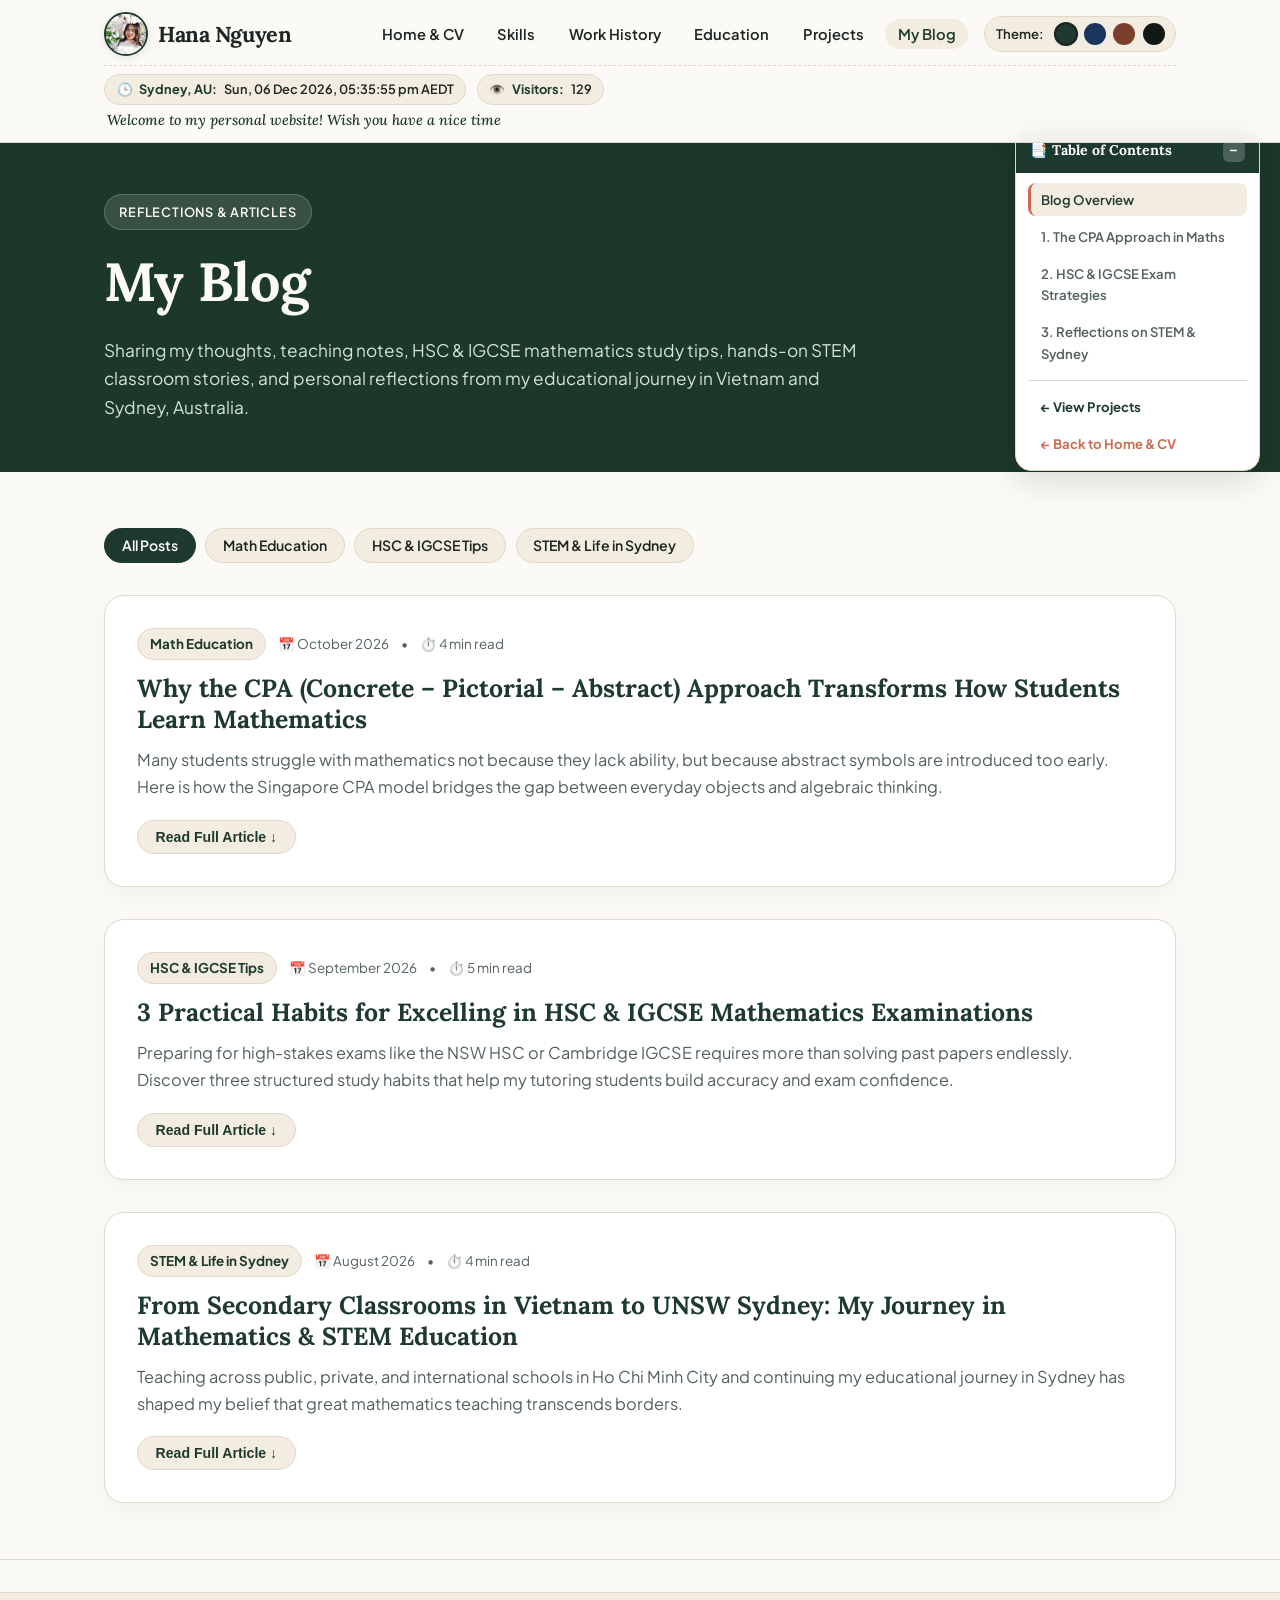
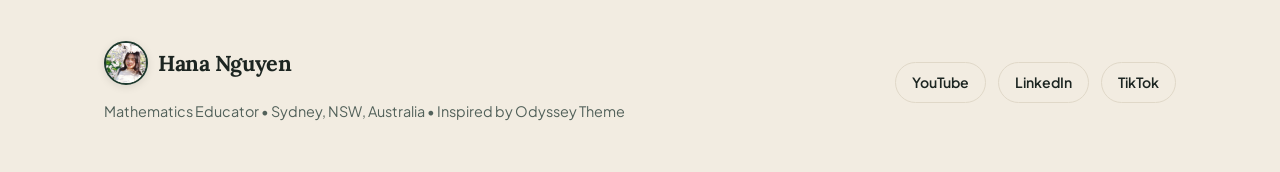
==== blog.html @ 70167f18 "Add files via upload" ====
<!DOCTYPE html>
<html lang="en" data-theme="classic">
<head>
  <meta charset="UTF-8" />
  <meta name="viewport" content="width=device-width, initial-scale=1.0" />
  <title>My Blog | Hana Nguyen — Mathematics Educator</title>
  <meta name="description" content="Personal blog of Hana Nguyen sharing insights on Mathematics Education, HSC & IGCSE Exam Preparation, STEM Teaching, and life in Sydney." />
  <link rel="preconnect" href="https://fonts.googleapis.com">
  <link rel="preconnect" href="https://fonts.gstatic.com" crossorigin>
  <link href="https://fonts.googleapis.com/css2?family=Lora:ital,wght@0,500;0,700;1,400&family=Plus+Jakarta+Sans:wght@400;500;600;700&display=swap" rel="stylesheet">
  <link rel="stylesheet" href="styles.css" />
  <style>
    /* Inline safety rules so layout, images & fixed top-right TOC always work even if styles.css is cached */
    .brand-logo-img {
      width: 44px !important;
      height: 44px !important;
      max-width: 44px !important;
      max-height: 44px !important;
      border-radius: 50% !important;
      object-fit: cover !important;
      object-position: center 25% !important;
    }
    .header-subbar {
      margin-top: 0.55rem;
      padding-top: 0.5rem;
      border-top: 1px dashed #e0d8c8;
      display: flex;
      flex-direction: column;
      align-items: flex-start;
      gap: 0.25rem;
    }
    .status-widgets {
      display: flex;
      flex-wrap: wrap;
      align-items: center;
      gap: 0.65rem;
    }
    .status-pill {
      display: inline-flex;
      align-items: center;
      gap: 0.42rem;
      background-color: var(--theme-surface, #f2ece1);
      border: 1px solid var(--theme-border, #e0d8c8);
      font-size: 0.8rem;
      font-weight: 600;
      padding: 0.24rem 0.72rem;
      border-radius: 999px;
    }
    .welcome-line {
      font-family: 'Lora', Georgia, serif;
      font-style: italic;
      font-size: 0.9rem;
      color: var(--theme-primary, #1e3a2f);
      font-weight: 500;
      padding-left: 0.2rem;
    }
    .floating-toc {
      position: fixed;
      top: 128px;
      right: 20px;
      z-index: 99;
      width: 245px;
      background-color: var(--theme-surface-2, #ffffff);
      border: 1px solid var(--theme-border, #e0d8c8);
      border-radius: 16px;
      box-shadow: 0 12px 32px rgba(0, 0, 0, 0.12);
      overflow: hidden;
    }
    .floating-toc.collapsed {
      width: auto;
      min-width: 140px;
    }
    .floating-toc.collapsed .toc-body {
      display: none;
    }
    .toc-header {
      display: flex;
      align-items: center;
      justify-content: space-between;
      gap: 0.5rem;
      padding: 0.65rem 0.9rem;
      background-color: var(--theme-primary, #1e3a2f);
      color: #ffffff;
      font-family: 'Lora', Georgia, serif;
      font-size: 0.88rem;
      font-weight: 700;
      cursor: pointer;
    }
    .toc-toggle-btn {
      background: rgba(255, 255, 255, 0.2);
      color: #ffffff;
      border: none;
      border-radius: 6px;
      width: 22px;
      height: 22px;
      cursor: pointer;
      font-weight: 700;
    }
    .toc-body {
      padding: 0.65rem 0.75rem;
    }
    .toc-list {
      list-style: none;
      display: grid;
      gap: 0.25rem;
      margin: 0;
      padding: 0;
    }
    .toc-list a {
      display: block;
      font-size: 0.82rem;
      font-weight: 600;
      color: var(--theme-text-muted, #52615a);
      padding: 0.35rem 0.6rem;
      border-radius: 8px;
      border-left: 3px solid transparent;
      text-decoration: none;
    }
    .toc-list a:hover,
    .toc-list a.active {
      background-color: var(--theme-surface, #f2ece1);
      color: var(--theme-primary, #1e3a2f);
      border-left-color: var(--theme-accent, #c86d51);
    }
    .blog-filter-bar {
      display: flex;
      flex-wrap: wrap;
      gap: 0.6rem;
      margin-bottom: 2rem;
    }
    .filter-btn {
      background-color: var(--theme-surface, #f2ece1);
      color: var(--theme-text, #1c2521);
      border: 1px solid var(--theme-border, #e0d8c8);
      padding: 0.45rem 1.05rem;
      border-radius: 999px;
      font-size: 0.88rem;
      font-weight: 600;
      cursor: pointer;
    }
    .filter-btn.active,
    .filter-btn:hover {
      background-color: var(--theme-primary, #1e3a2f);
      color: #ffffff;
    }
    .blog-grid {
      display: grid;
      grid-template-columns: 1fr;
      gap: 2rem;
    }
    .blog-post-card {
      background-color: var(--theme-surface-2, #ffffff);
      border: 1px solid var(--theme-border, #e0d8c8);
      border-radius: 20px;
      padding: 2rem;
      box-shadow: 0 8px 24px rgba(0, 0, 0, 0.04);
    }
    .blog-meta {
      display: flex;
      flex-wrap: wrap;
      align-items: center;
      gap: 0.75rem;
      margin-bottom: 0.85rem;
      font-size: 0.84rem;
      color: var(--theme-text-muted, #52615a);
    }
    .blog-category-badge {
      background-color: var(--theme-surface, #f2ece1);
      color: var(--theme-primary, #1e3a2f);
      font-weight: 700;
      padding: 0.25rem 0.75rem;
      border-radius: 999px;
      border: 1px solid var(--theme-border, #e0d8c8);
    }
    .blog-full-content {
      margin-top: 1.25rem;
      padding-top: 1.25rem;
      border-top: 1px dashed var(--theme-border, #e0d8c8);
    }
    .read-more-toggle {
      display: inline-flex;
      align-items: center;
      gap: 0.4rem;
      background-color: var(--theme-surface, #f2ece1);
      color: var(--theme-primary, #1e3a2f);
      border: 1px solid var(--theme-border, #e0d8c8);
      padding: 0.5rem 1.1rem;
      border-radius: 999px;
      font-weight: 700;
      font-size: 0.88rem;
      cursor: pointer;
    }
  </style>
</head>
<body id="top">

  <!-- Header -->
  <header class="site-header">
    <div class="container">
      <div class="nav-wrapper">
        <a href="index.html" class="brand-logo" title="Hana Nguyen Home" style="display: inline-flex; align-items: center; gap: 10px;">
          <img
            src="profile.jpg"
            alt="Hana Nguyen"
            class="brand-logo-img"
            width="44"
            height="44"
            style="width: 44px; height: 44px; max-width: 44px; max-height: 44px; border-radius: 50%; object-fit: cover; object-position: center 25%; flex-shrink: 0;"
          />
          <span>Hana Nguyen</span>
        </a>

        <div class="nav-right-group">
          <nav aria-label="Primary Navigation">
            <ul class="nav-links">
              <li><a href="index.html">Home &amp; CV</a></li>
              <li><a href="index.html#skills">Skills</a></li>
              <li><a href="index.html#experience">Work History</a></li>
              <li><a href="index.html#education">Education</a></li>
              <li><a href="projects.html">Projects</a></li>
              <li><a href="blog.html" class="active">My Blog</a></li>
            </ul>
          </nav>
          <div class="theme-switcher" title="Odyssey Theme Switcher">
            <span style="font-size: 0.82rem; font-weight: 600; margin-right: 0.25rem;">Theme:</span>
            <button class="theme-btn active" style="background:#1e3a2f;" onclick="setTheme('classic', this)" aria-label="Classic Forest Theme"></button>
            <button class="theme-btn" style="background:#1b365d;" onclick="setTheme('ocean', this)" aria-label="Ocean Theme"></button>
            <button class="theme-btn" style="background:#7c3f2c;" onclick="setTheme('sand', this)" aria-label="Terracotta Theme"></button>
            <button class="theme-btn" style="background:#121815;" onclick="setTheme('dark', this)" aria-label="Dark Theme"></button>
          </div>
        </div>
      </div>

      <!-- Top-Left Sydney Clock, Visitor Counter & Welcome Message -->
      <div class="header-subbar">
        <div class="status-widgets">
          <div class="status-pill" title="Current Time in Sydney, NSW, Australia">
            <span>🕒</span>
            <strong>Sydney, AU:</strong>
            <span id="sydney-clock">Loading Sydney time...</span>
          </div>
          <div class="status-pill" title="Total Website Visitors">
            <span>👁️</span>
            <strong>Visitors:</strong>
            <span id="visitor-count">...</span>
          </div>
        </div>
        <div class="welcome-line">
          Welcome to my personal website! Wish you have a nice time
        </div>
      </div>
    </div>
  </header>

  <!-- Fixed Top-Right Table of Contents (Luon hien thi o goc phai phia tren man hinh) -->
  <aside class="floating-toc" id="floating-toc" aria-label="Blog Table of Contents">
    <div class="toc-header" onclick="toggleToc()">
      <span>📑 Table of Contents</span>
      <button class="toc-toggle-btn" id="toc-toggle-btn" aria-label="Toggle Table of Contents">−</button>
    </div>
    <div class="toc-body">
      <ul class="toc-list">
        <li><a href="#blog-intro" class="active">Blog Overview</a></li>
        <li><a href="#post-cpa-method">1. The CPA Approach in Maths</a></li>
        <li><a href="#post-hsc-igcse-tips">2. HSC &amp; IGCSE Exam Strategies</a></li>
        <li><a href="#post-stem-journey">3. Reflections on STEM &amp; Sydney</a></li>
        <li class="toc-divider"></li>
        <li><a href="projects.html" style="color: var(--theme-primary); font-weight: 700;">← View Projects</a></li>
        <li><a href="index.html" style="color: var(--theme-accent); font-weight: 700;">← Back to Home &amp; CV</a></li>
      </ul>
    </div>
  </aside>

  <main>
    <!-- Blog Hero Section -->
    <section class="hero" id="blog-intro" style="padding: 3.2rem 0;">
      <div class="container">
        <span class="eyebrow">Reflections &amp; Articles</span>
        <h1>My Blog</h1>
        <p class="hero-bio" style="max-width: 780px; margin-bottom: 0;">
          Sharing my thoughts, teaching notes, HSC &amp; IGCSE mathematics study tips, hands-on STEM classroom stories, and personal reflections from my educational journey in Vietnam and Sydney, Australia.
        </p>
      </div>
    </section>

    <!-- Blog Posts Section -->
    <section class="section">
      <div class="container">
        <!-- Category Filter Buttons -->
        <div class="blog-filter-bar" aria-label="Filter Blog Posts by Category">
          <button class="filter-btn active" onclick="filterBlog('all', this)">All Posts</button>
          <button class="filter-btn" onclick="filterBlog('math-ed', this)">Math Education</button>
          <button class="filter-btn" onclick="filterBlog('exam-prep', this)">HSC &amp; IGCSE Tips</button>
          <button class="filter-btn" onclick="filterBlog('stem-life', this)">STEM &amp; Life in Sydney</button>
        </div>

        <div class="blog-grid">
          <!-- Blog Post 1 -->
          <article class="blog-post-card" id="post-cpa-method" data-category="math-ed">
            <div class="blog-meta">
              <span class="blog-category-badge">Math Education</span>
              <span>📅 October 2026</span>
              <span>•</span>
              <span>⏱️ 4 min read</span>
            </div>
            <h2>Why the CPA (Concrete – Pictorial – Abstract) Approach Transforms How Students Learn Mathematics</h2>
            <p class="blog-excerpt">
              Many students struggle with mathematics not because they lack ability, but because abstract symbols are introduced too early. Here is how the Singapore CPA model bridges the gap between everyday objects and algebraic thinking.
            </p>
            <button class="read-more-toggle" onclick="togglePostContent('content-post-1', this)">
              Read Full Article ↓
            </button>
            <div class="blog-full-content" id="content-post-1" style="display: none;">
              <p>
                Throughout my years teaching Singapore IQ Mathematics on <strong>HOC247 Kids</strong> and working with secondary school learners, I have noticed a recurring pattern: when students memorize formulas without visualizing the underlying relationships, they quickly lose confidence when faced with unfamiliar word problems.
              </p>
              <p>
                The <strong>CPA (Concrete – Pictorial – Abstract)</strong> framework solves this by guiding learners through three natural stages of understanding:
              </p>
              <ul>
                <li><strong>Concrete (Thực tiễn):</strong> Students interact with physical objects, measurement tools, or real-life scenarios (such as matchsticks, clock faces, or queueing arrangements).</li>
                <li><strong>Pictorial (Hình ảnh):</strong> Learners translate those hands-on experiences into visual bar models, diagrams, or geometric sketches that reveal patterns at a glance.</li>
                <li><strong>Abstract (Khái quát):</strong> Finally, students connect their visual models to formal mathematical notation, equations, and logical proofs with deep comprehension.</li>
              </ul>
              <p>
                Whether I am teaching primary students in Vietnam or tutoring high school students in Sydney, starting with intuition and visual representation always makes mathematics more joyful and lasting.
              </p>
            </div>
          </article>

          <!-- Blog Post 2 -->
          <article class="blog-post-card" id="post-hsc-igcse-tips" data-category="exam-prep">
            <div class="blog-meta">
              <span class="blog-category-badge">HSC &amp; IGCSE Tips</span>
              <span>📅 September 2026</span>
              <span>•</span>
              <span>⏱️ 5 min read</span>
            </div>
            <h2>3 Practical Habits for Excelling in HSC &amp; IGCSE Mathematics Examinations</h2>
            <p class="blog-excerpt">
              Preparing for high-stakes exams like the NSW HSC or Cambridge IGCSE requires more than solving past papers endlessly. Discover three structured study habits that help my tutoring students build accuracy and exam confidence.
            </p>
            <button class="read-more-toggle" onclick="togglePostContent('content-post-2', this)">
              Read Full Article ↓
            </button>
            <div class="blog-full-content" id="content-post-2" style="display: none;">
              <p>
                In my one-on-one and small-group tutoring sessions in Sydney, students often ask how to turn their classroom knowledge into consistent exam marks. Here are the three core habits we practice every week:
              </p>
              <ul>
                <li><strong>1. Build a Personalized "Error &amp; Insight Log":</strong> Instead of simply checking the marking scheme and moving on, write down <em>why</em> an error happened (e.g., sign error, misreading domain restrictions, or skipping a justification step) and summarize the key takeaway in your own words.</li>
                <li><strong>2. Master Structured Working Out:</strong> Both HSC and IGCSE examiners award method marks for clear mathematical communication. Setting out step-by-step reasoning not only secures partial marks but also reduces careless slips under time pressure.</li>
                <li><strong>3. Interleaved Topic Revision:</strong> Rather than practicing 20 questions of the exact same type in a row, mix questions from Calculus, Trigonometry, and Probability so your brain practices identifying <em>which</em> strategy to use.</li>
              </ul>
            </div>
          </article>

          <!-- Blog Post 3 -->
          <article class="blog-post-card" id="post-stem-journey" data-category="stem-life">
            <div class="blog-meta">
              <span class="blog-category-badge">STEM &amp; Life in Sydney</span>
              <span>📅 August 2026</span>
              <span>•</span>
              <span>⏱️ 4 min read</span>
            </div>
            <h2>From Secondary Classrooms in Vietnam to UNSW Sydney: My Journey in Mathematics &amp; STEM Education</h2>
            <p class="blog-excerpt">
              Teaching across public, private, and international schools in Ho Chi Minh City and continuing my educational journey in Sydney has shaped my belief that great mathematics teaching transcends borders.
            </p>
            <button class="read-more-toggle" onclick="togglePostContent('content-post-3', this)">
              Read Full Article ↓
            </button>
            <div class="blog-full-content" id="content-post-3" style="display: none;">
              <p>
                Looking back at our hands-on STEM projects at <strong>Binh Tri Dong Public Secondary School</strong> and <strong>Tan Phu High School and Secondary School</strong>, some of my favorite moments were watching students light up when they realized that geometry and algebra could help them design real physical models.
              </p>
              <p>
                Moving to Sydney and being part of the vibrant academic community at <strong>UNSW</strong>, while tutoring local students and volunteering with community organizations like Vinnies and JNC, has broadened my perspective even further. Every classroom and culture has its own strengths, yet curiosity and encouragement remain the universal language of learning.
              </p>
            </div>
          </article>

          <!--
          =====================================================================
          MẪU ĐỂ BẠN THÊM BÀI VIẾT BLOG MỚI (Copy khối <article>...</article> bên dưới):
          =====================================================================
          <article class="blog-post-card" id="post-4" data-category="math-ed">
            <div class="blog-meta">
              <span class="blog-category-badge">Math Education</span>
              <span>📅 Tháng/Năm</span>
              <span>•</span>
              <span>⏱️ 3 min read</span>
            </div>
            <h2>Tiêu đề bài viết mới của bạn</h2>
            <p class="blog-excerpt">
              Đoạn tóm tắt ngắn hiển thị bên ngoài bài viết...
            </p>
            <button class="read-more-toggle" onclick="togglePostContent('content-post-4', this)">
              Read Full Article ↓
            </button>
            <div class="blog-full-content" id="content-post-4" style="display: none;">
              <p>Nội dung chi tiết của bài viết...</p>
            </div>
          </article>
          -->
        </div>
      </div>
    </section>
  </main>

  <!-- Footer -->
  <footer class="site-footer">
    <div class="container footer-inner">
      <div>
        <a href="index.html" class="brand-logo" style="display: inline-flex; align-items: center; gap: 10px;">
          <img
            src="profile.jpg"
            alt="Hana Nguyen"
            class="brand-logo-img"
            width="44"
            height="44"
            style="width: 44px; height: 44px; max-width: 44px; max-height: 44px; border-radius: 50%; object-fit: cover; object-position: center 25%; flex-shrink: 0;"
          />
          <span>Hana Nguyen</span>
        </a>
        <p style="color: var(--theme-text-muted); font-size: 0.9rem; margin-top: 0.45rem;">
          Mathematics Educator • Sydney, NSW, Australia • Inspired by Odyssey Theme
        </p>
      </div>
      <div class="social-links">
        <a class="social-pill" href="https://www.youtube.com/@hannahnguyen1197" target="_blank" rel="noopener noreferrer">YouTube</a>
        <a class="social-pill" href="https://www.linkedin.com/in/hananguyen2032" target="_blank" rel="noopener noreferrer">LinkedIn</a>
        <a class="social-pill" href="https://www.tiktok.com/@sansann1197" target="_blank" rel="noopener noreferrer">TikTok</a>
      </div>
    </div>
  </footer>

  <script>
    // 1. Theme Switcher
    function setTheme(themeName, btn) {
      document.documentElement.setAttribute('data-theme', themeName);
      localStorage.setItem('hana-odyssey-theme', themeName);
      document.querySelectorAll('.theme-btn').forEach(b => b.classList.remove('active'));
      if (btn) btn.classList.add('active');
    }
    (function() {
      const saved = localStorage.getItem('hana-odyssey-theme');
      if (saved) {
        document.documentElement.setAttribute('data-theme', saved);
      }
    })();

    // 2. Toggle Floating Table of Contents
    function toggleToc() {
      const toc = document.getElementById('floating-toc');
      const btn = document.getElementById('toc-toggle-btn');
      if (!toc || !btn) return;
      toc.classList.toggle('collapsed');
      btn.textContent = toc.classList.contains('collapsed') ? '+' : '−';
    }

    // 3. Blog Category Filter
    function filterBlog(category, btn) {
      document.querySelectorAll('.filter-btn').forEach(b => b.classList.remove('active'));
      if (btn) btn.classList.add('active');
      document.querySelectorAll('.blog-post-card').forEach(card => {
        if (category === 'all' || card.getAttribute('data-category') === category) {
          card.style.display = 'block';
        } else {
          card.style.display = 'none';
        }
      });
    }

    // 4. Expand / Collapse Full Blog Post Content
    function togglePostContent(contentId, btn) {
      const el = document.getElementById(contentId);
      if (!el) return;
      const isHidden = el.style.display === 'none' || !el.style.display;
      el.style.display = isHidden ? 'block' : 'none';
      btn.textContent = isHidden ? 'Show Less ↑' : 'Read Full Article ↓';
    }

    // 5. Scroll-Spy for Table of Contents
    (function initScrollSpy() {
      const tocLinks = Array.from(document.querySelectorAll('.toc-list a[href^="#"]'));
      if (!tocLinks.length) return;
      const sections = tocLinks
        .map(link => document.querySelector(link.getAttribute('href')))
        .filter(Boolean);

      function onScroll() {
        const scrollPos = window.scrollY + 180;
        let currentSection = sections[0];
        for (const sec of sections) {
          if (sec.offsetTop <= scrollPos) {
            currentSection = sec;
          }
        }
        tocLinks.forEach(link => {
          link.classList.toggle(
            'active',
            currentSection && link.getAttribute('href') === '#' + currentSection.id
          );
        });
      }
      window.addEventListener('scroll', onScroll, { passive: true });
      onScroll();
    })();

    // 6. Live Sydney, Australia Clock & Date (Australia/Sydney Timezone)
    function updateSydneyClock() {
      const clockEl = document.getElementById('sydney-clock');
      if (!clockEl) return;
      try {
        const now = new Date();
        const formatter = new Intl.DateTimeFormat('en-AU', {
          timeZone: 'Australia/Sydney',
          weekday: 'short',
          day: '2-digit',
          month: 'short',
          year: 'numeric',
          hour: '2-digit',
          minute: '2-digit',
          second: '2-digit',
          hour12: true,
          timeZoneName: 'short'
        });
        clockEl.textContent = formatter.format(now);
      } catch (e) {
        clockEl.textContent = new Date().toLocaleString();
      }
    }
    updateSydneyClock();
    setInterval(updateSydneyClock, 1000);

    // 7. Always-Visible Visitor Counter
    (function initVisitorCounter() {
      const counterEl = document.getElementById('visitor-count');
      if (!counterEl) return;

      const storageKey = 'hana_portfolio_visitor_count';
      const sessionKey = 'hana_portfolio_session_counted';
      let localCount = parseInt(localStorage.getItem(storageKey) || '128', 10);

      if (!sessionStorage.getItem(sessionKey)) {
        localCount += 1;
        localStorage.setItem(storageKey, String(localCount));
        sessionStorage.setItem(sessionKey, 'true');
      }
      counterEl.textContent = localCount.toLocaleString();

      fetch('https://api.counterapi.dev/v1/hananguyen-github-io/visits/up')
        .then(res => res.json())
        .then(data => {
          if (data && typeof data.count === 'number') {
            const total = Math.max(data.count, localCount);
            localStorage.setItem(storageKey, String(total));
            counterEl.textContent = total.toLocaleString();
          }
        })
        .catch(() => {});
    })();
  </script>
</body>
</html>
---- styles.css ----
/* Odyssey Theme Inspired Stylesheet for Hana Nguyen Portfolio (v8) */
:root, [data-theme="classic"] {
  --theme-bg: #fcfaf6;
  --theme-surface: #f2ece1;
  --theme-surface-2: #ffffff;
  --theme-hero-bg: #1c3829;
  --theme-hero-text: #fcfaf6;
  --theme-hero-muted: #d5e2da;
  --theme-primary: #1e3a2f;
  --theme-primary-hover: #142820;
  --theme-accent: #c86d51;
  --theme-text: #1c2521;
  --theme-text-muted: #52615a;
  --theme-border: #e0d8c8;
  --theme-on-primary: #ffffff;
}

[data-theme="ocean"] {
  --theme-bg: #f7f9fc;
  --theme-surface: #e8eff7;
  --theme-surface-2: #ffffff;
  --theme-hero-bg: #162f52;
  --theme-hero-text: #f7f9fc;
  --theme-hero-muted: #cfdeef;
  --theme-primary: #1b365d;
  --theme-primary-hover: #112440;
  --theme-accent: #2b7a78;
  --theme-text: #162436;
  --theme-text-muted: #4f6278;
  --theme-border: #d4e0ed;
  --theme-on-primary: #ffffff;
}

[data-theme="sand"] {
  --theme-bg: #fdfaf7;
  --theme-surface: #f5ebe1;
  --theme-surface-2: #ffffff;
  --theme-hero-bg: #693322;
  --theme-hero-text: #fdfaf7;
  --theme-hero-muted: #edd8ce;
  --theme-primary: #7c3f2c;
  --theme-primary-hover: #5b2c1e;
  --theme-accent: #2d5a4c;
  --theme-text: #2b1d18;
  --theme-text-muted: #6e564e;
  --theme-border: #e6d5c7;
  --theme-on-primary: #ffffff;
}

[data-theme="dark"] {
  --theme-bg: #121815;
  --theme-surface: #1c2621;
  --theme-surface-2: #232f29;
  --theme-hero-bg: #17221c;
  --theme-hero-text: #eef2ef;
  --theme-hero-muted: #b5c7be;
  --theme-primary: #76b596;
  --theme-primary-hover: #90c9ad;
  --theme-accent: #e08b6f;
  --theme-text: #eef2ef;
  --theme-text-muted: #a7b8b0;
  --theme-border: #2f3e37;
  --theme-on-primary: #121815;
}

* {
  box-sizing: border-box;
  margin: 0;
  padding: 0;
}

html {
  scroll-behavior: smooth;
  scroll-padding-top: 130px;
}

body {
  font-family: 'Plus Jakarta Sans', -apple-system, BlinkMacSystemFont, 'Segoe UI', Roboto, sans-serif;
  background-color: var(--theme-bg);
  color: var(--theme-text);
  line-height: 1.65;
  transition: background-color 0.25s ease, color 0.25s ease;
}

img {
  max-width: 100%;
  height: auto;
  display: block;
}

h1, h2, h3, h4, .brand-logo {
  font-family: 'Lora', Georgia, serif;
  line-height: 1.25;
  color: var(--theme-text);
}

a {
  color: var(--theme-primary);
  text-decoration: none;
  transition: all 0.2s ease;
}

.container {
  max-width: 1120px;
  margin: 0 auto;
  padding: 0 1.5rem;
}

/* Header & Navigation */
.site-header {
  position: sticky;
  top: 0;
  z-index: 100;
  background: color-mix(in srgb, var(--theme-bg) 94%, transparent);
  backdrop-filter: blur(10px);
  border-bottom: 1px solid var(--theme-border);
  padding: 0.75rem 0 0.6rem;
  box-shadow: 0 4px 16px rgba(0, 0, 0, 0.04);
}

.nav-wrapper {
  display: flex;
  align-items: center;
  justify-content: space-between;
  gap: 1rem;
  flex-wrap: wrap;
}

.nav-right-group {
  display: flex;
  align-items: center;
  gap: 1rem;
  flex-wrap: wrap;
  margin-left: auto;
}

.brand-logo {
  display: inline-flex;
  align-items: center;
  gap: 0.75rem;
  font-size: 1.35rem;
  font-weight: 700;
  color: var(--theme-text);
  letter-spacing: -0.02em;
}

.brand-logo-img {
  width: 44px !important;
  height: 44px !important;
  max-width: 44px !important;
  max-height: 44px !important;
  border-radius: 50% !important;
  object-fit: cover !important;
  object-position: center 25% !important;
  border: 2px solid var(--theme-primary);
  box-shadow: 0 2px 8px rgba(0, 0, 0, 0.1);
  flex-shrink: 0;
}

.nav-links {
  display: flex;
  align-items: center;
  gap: 0.5rem;
  list-style: none;
  flex-wrap: wrap;
}

.nav-links a {
  color: var(--theme-text);
  font-weight: 600;
  font-size: 0.92rem;
  padding: 0.38rem 0.8rem;
  border-radius: 999px;
}

.nav-links a:hover,
.nav-links a.active {
  background-color: var(--theme-surface);
  color: var(--theme-primary);
}

/* Top-Left Status Bar (Sydney Clock, Visitor Counter & Welcome Message) */
.header-subbar {
  margin-top: 0.55rem;
  padding-top: 0.5rem;
  border-top: 1px dashed var(--theme-border);
  display: flex;
  flex-direction: column;
  align-items: flex-start;
  gap: 0.25rem;
}

.status-widgets {
  display: flex;
  flex-wrap: wrap;
  align-items: center;
  gap: 0.65rem;
}

.status-pill {
  display: inline-flex;
  align-items: center;
  gap: 0.42rem;
  background-color: var(--theme-surface);
  border: 1px solid var(--theme-border);
  color: var(--theme-text);
  font-size: 0.8rem;
  font-weight: 600;
  padding: 0.24rem 0.72rem;
  border-radius: 999px;
}

.status-pill strong {
  color: var(--theme-primary);
}

.welcome-line {
  font-family: 'Lora', Georgia, serif;
  font-style: italic;
  font-size: 0.9rem;
  color: var(--theme-primary);
  font-weight: 500;
  padding-left: 0.2rem;
}

/* Fixed Top-Right Table of Contents (Muc Luc Luon Hien O Goc Phai Phia Tren) */
.floating-toc {
  position: fixed;
  top: 128px;
  right: 20px;
  z-index: 99;
  width: 245px;
  background-color: color-mix(in srgb, var(--theme-surface-2) 95%, transparent);
  backdrop-filter: blur(12px);
  border: 1px solid var(--theme-border);
  border-radius: 16px;
  box-shadow: 0 12px 32px rgba(0, 0, 0, 0.12);
  overflow: hidden;
  transition: all 0.25s ease;
}

.floating-toc.collapsed {
  width: auto;
  min-width: 140px;
}

.floating-toc.collapsed .toc-body {
  display: none;
}

.toc-header {
  display: flex;
  align-items: center;
  justify-content: space-between;
  gap: 0.5rem;
  padding: 0.65rem 0.9rem;
  background-color: var(--theme-primary);
  color: var(--theme-on-primary);
  font-family: 'Lora', Georgia, serif;
  font-size: 0.88rem;
  font-weight: 700;
  cursor: pointer;
  user-select: none;
}

.toc-toggle-btn {
  background: rgba(255, 255, 255, 0.18);
  color: var(--theme-on-primary);
  border: none;
  border-radius: 6px;
  width: 22px;
  height: 22px;
  font-size: 0.85rem;
  font-weight: 700;
  line-height: 1;
  cursor: pointer;
  display: inline-flex;
  align-items: center;
  justify-content: center;
}

.toc-body {
  padding: 0.65rem 0.75rem;
  max-height: calc(100vh - 200px);
  overflow-y: auto;
}

.toc-list {
  list-style: none;
  display: grid;
  gap: 0.25rem;
}

.toc-list a {
  display: block;
  font-size: 0.82rem;
  font-weight: 600;
  color: var(--theme-text-muted);
  padding: 0.35rem 0.6rem;
  border-radius: 8px;
  border-left: 3px solid transparent;
  transition: all 0.18s ease;
}

.toc-list a:hover,
.toc-list a.active {
  background-color: var(--theme-surface);
  color: var(--theme-primary);
  border-left-color: var(--theme-accent);
}

.toc-list .toc-sub {
  padding-left: 1.25rem;
  font-size: 0.78rem;
  font-weight: 500;
}

.toc-divider {
  height: 1px;
  background-color: var(--theme-border);
  margin: 0.35rem 0;
}

/* Hero Section (Odyssey Forest Split Banner) */
.hero {
  background-color: var(--theme-hero-bg);
  color: var(--theme-hero-text);
  padding: 4rem 0;
}

.hero-grid {
  display: grid;
  grid-template-columns: 1.25fr 1fr;
  gap: 3rem;
  align-items: center;
}

.eyebrow {
  display: inline-block;
  background-color: var(--theme-surface);
  color: var(--theme-primary);
  font-weight: 600;
  font-size: 0.8rem;
  text-transform: uppercase;
  letter-spacing: 0.06em;
  padding: 0.4rem 0.9rem;
  border-radius: 999px;
  margin-bottom: 1.15rem;
}

.hero .eyebrow {
  background-color: rgba(255, 255, 255, 0.12);
  color: var(--theme-hero-text);
  border: 1px solid rgba(255, 255, 255, 0.2);
}

.hero h1 {
  color: var(--theme-hero-text);
  font-size: clamp(2.3rem, 4.2vw, 3.4rem);
  margin-bottom: 1.25rem;
}

.hero-bio {
  font-size: 1.08rem;
  color: var(--theme-hero-muted);
  margin-bottom: 1.75rem;
}

.hero-actions {
  display: flex;
  flex-wrap: wrap;
  gap: 0.9rem;
  margin-bottom: 1.75rem;
}

.btn {
  display: inline-flex;
  align-items: center;
  gap: 0.5rem;
  padding: 0.78rem 1.45rem;
  border-radius: 999px;
  font-weight: 600;
  font-size: 0.95rem;
  cursor: pointer;
  border: 2px solid transparent;
}

.btn-primary {
  background-color: var(--theme-surface);
  color: var(--theme-primary);
}

.btn-primary:hover {
  background-color: #ffffff;
  transform: translateY(-1px);
}

.btn-outline {
  background-color: transparent;
  border-color: rgba(255, 255, 255, 0.45);
  color: var(--theme-hero-text);
}

.btn-outline:hover {
  background-color: rgba(255, 255, 255, 0.1);
}

.btn-section-outline {
  background-color: transparent;
  border-color: var(--theme-primary);
  color: var(--theme-primary);
}

.btn-section-outline:hover {
  background-color: var(--theme-surface);
}

/* Social Pills */
.social-links {
  display: flex;
  flex-wrap: wrap;
  gap: 0.75rem;
}

.social-pill {
  display: inline-flex;
  align-items: center;
  gap: 0.5rem;
  padding: 0.5rem 1rem;
  border-radius: 999px;
  background-color: var(--theme-surface);
  border: 1px solid var(--theme-border);
  color: var(--theme-text);
  font-size: 0.88rem;
  font-weight: 600;
}

.social-pill:hover {
  transform: translateY(-2px);
  background-color: #ffffff;
}

/* Profile Card with Circular Blossom Portrait */
.profile-card {
  background-color: var(--theme-surface);
  color: var(--theme-text);
  border-radius: 24px;
  padding: 2.2rem 1.8rem;
  border: 1px solid var(--theme-border);
  box-shadow: 0 18px 40px rgba(0, 0, 0, 0.18);
  text-align: center;
}

.profile-photo-wrapper {
  width: 220px !important;
  height: 220px !important;
  max-width: 220px !important;
  max-height: 220px !important;
  margin: 0 auto 1.35rem;
  border-radius: 50% !important;
  overflow: hidden;
  border: 4px solid var(--theme-surface-2);
  box-shadow: 0 10px 24px rgba(0, 0, 0, 0.12);
  background-color: var(--theme-surface-2);
}

.profile-photo {
  width: 220px !important;
  height: 220px !important;
  max-width: 220px !important;
  max-height: 220px !important;
  border-radius: 50% !important;
  object-fit: cover !important;
  object-position: center 25% !important;
  display: block;
}

.profile-card h3 {
  font-size: 1.55rem;
  color: var(--theme-text);
}

.contact-list {
  list-style: none;
  margin-top: 1.25rem;
  display: grid;
  gap: 0.65rem;
  font-size: 0.92rem;
  text-align: left;
  background: var(--theme-surface-2);
  padding: 1.15rem 1.25rem;
  border-radius: 16px;
  border: 1px solid var(--theme-border);
}

.contact-list li {
  display: grid;
  grid-template-columns: 105px 1fr;
  gap: 0.5rem;
  color: var(--theme-text-muted);
}

.contact-list strong {
  color: var(--theme-text);
}

/* Sections */
.section {
  padding: 3.5rem 0;
  border-bottom: 1px solid var(--theme-border);
}

.section-header {
  margin-bottom: 2.2rem;
}

.section-header h2 {
  font-size: 2rem;
  margin-bottom: 0.5rem;
}

.section-header p {
  color: var(--theme-text-muted);
}

/* Cards & Grids */
.card-grid {
  display: grid;
  grid-template-columns: repeat(auto-fit, minmax(290px, 1fr));
  gap: 1.35rem;
}

.card {
  background-color: var(--theme-surface-2);
  border: 1px solid var(--theme-border);
  border-radius: 18px;
  padding: 1.65rem;
  transition: transform 0.2s ease, box-shadow 0.2s ease;
}

.card:hover {
  transform: translateY(-3px);
  box-shadow: 0 12px 24px rgba(0, 0, 0, 0.05);
}

.card h3 {
  font-size: 1.25rem;
  margin-bottom: 0.55rem;
  color: var(--theme-primary);
}

/* STEM Project School Cards & Photo Galleries */
.school-stem-block {
  background-color: var(--theme-surface-2);
  border: 1px solid var(--theme-border);
  border-radius: 20px;
  padding: 1.85rem;
  margin-bottom: 2rem;
  box-shadow: 0 8px 24px rgba(0, 0, 0, 0.04);
}

.school-stem-header {
  display: flex;
  align-items: center;
  justify-content: space-between;
  flex-wrap: wrap;
  gap: 0.75rem;
  margin-bottom: 1.25rem;
  padding-bottom: 0.85rem;
  border-bottom: 1px solid var(--theme-border);
}

.school-stem-header h3 {
  font-size: 1.38rem;
  color: var(--theme-primary);
  margin: 0;
}

.school-badge {
  background-color: var(--theme-surface);
  color: var(--theme-primary);
  font-size: 0.8rem;
  font-weight: 700;
  padding: 0.3rem 0.8rem;
  border-radius: 999px;
  border: 1px solid var(--theme-border);
}

.stem-photo-grid {
  display: grid;
  grid-template-columns: repeat(2, 1fr);
  gap: 1.35rem;
}

.stem-photo-card {
  background-color: var(--theme-surface);
  border: 1px solid var(--theme-border);
  border-radius: 16px;
  overflow: hidden;
  transition: transform 0.2s ease, box-shadow 0.2s ease;
}

.stem-photo-card:hover {
  transform: translateY(-3px);
  box-shadow: 0 10px 22px rgba(0, 0, 0, 0.08);
}

.stem-photo-frame {
  width: 100%;
  aspect-ratio: 16 / 10;
  background-color: var(--theme-surface-2);
  overflow: hidden;
  position: relative;
}

.stem-photo-frame img {
  width: 100%;
  height: 100%;
  object-fit: cover;
  display: block;
}

.stem-photo-caption {
  padding: 0.75rem 1rem;
  font-size: 0.88rem;
  font-weight: 600;
  color: var(--theme-text-muted);
  text-align: center;
  background-color: var(--theme-surface-2);
  border-top: 1px solid var(--theme-border);
}

/* Timeline for Work & Education */
.timeline {
  display: grid;
  gap: 1.35rem;
}

.timeline-item {
  background-color: var(--theme-surface-2);
  border: 1px solid var(--theme-border);
  border-radius: 18px;
  padding: 1.65rem;
  display: grid;
  grid-template-columns: 190px 1fr;
  gap: 1.25rem;
}

.timeline-period {
  font-weight: 700;
  color: var(--theme-accent);
  font-size: 0.95rem;
}

.timeline-org {
  color: var(--theme-text-muted);
  font-weight: 600;
  margin-bottom: 0.5rem;
  font-size: 0.95rem;
}

/* Video Embeds */
.video-grid {
  display: grid;
  grid-template-columns: repeat(auto-fit, minmax(310px, 1fr));
  gap: 1.5rem;
  margin-top: 1.5rem;
}

.video-card {
  background-color: var(--theme-surface-2);
  border: 1px solid var(--theme-border);
  border-radius: 18px;
  overflow: hidden;
  box-shadow: 0 8px 20px rgba(0, 0, 0, 0.04);
}

.video-wrapper {
  position: relative;
  padding-bottom: 56.25%;
  height: 0;
  overflow: hidden;
  background: #000;
}

.video-wrapper iframe {
  position: absolute;
  top: 0;
  left: 0;
  width: 100%;
  height: 100%;
  border: 0;
}

.video-info {
  padding: 1.2rem 1.4rem;
}

.video-info h4 {
  font-size: 1.08rem;
  margin-bottom: 0.4rem;
}

/* Odyssey-style Theme Switcher Bar */
.theme-switcher {
  display: flex;
  align-items: center;
  gap: 0.45rem;
  background-color: var(--theme-surface);
  padding: 0.35rem 0.65rem;
  border-radius: 999px;
  border: 1px solid var(--theme-border);
}

.theme-btn {
  width: 22px;
  height: 22px;
  border-radius: 50%;
  border: 2px solid transparent;
  cursor: pointer;
}

.theme-btn.active {
  border-color: var(--theme-text);
  transform: scale(1.1);
}

/* Footer */
.site-footer {
  background-color: var(--theme-surface);
  border-top: 1px solid var(--theme-border);
  padding: 3rem 0;
  margin-top: 2rem;
}

.footer-inner {
  display: flex;
  justify-content: space-between;
  align-items: center;
  flex-wrap: wrap;
  gap: 1.5rem;
}

@media (max-width: 1180px) {
  .floating-toc {
    top: auto;
    bottom: 20px;
    right: 16px;
    width: 230px;
  }
}

@media (max-width: 820px) {
  .hero-grid {
    grid-template-columns: 1fr;
  }
  .timeline-item {
    grid-template-columns: 1fr;
    gap: 0.4rem;
  }
  .stem-photo-grid {
    grid-template-columns: 1fr;
  }
}

/* Blog Page Specific Styles (v8) */
.blog-filter-bar {
  display: flex;
  flex-wrap: wrap;
  gap: 0.6rem;
  margin-bottom: 2rem;
}

.filter-btn {
  background-color: var(--theme-surface);
  color: var(--theme-text);
  border: 1px solid var(--theme-border);
  padding: 0.45rem 1.05rem;
  border-radius: 999px;
  font-family: inherit;
  font-size: 0.88rem;
  font-weight: 600;
  cursor: pointer;
  transition: all 0.2s ease;
}

.filter-btn:hover,
.filter-btn.active {
  background-color: var(--theme-primary);
  color: var(--theme-on-primary);
  border-color: var(--theme-primary);
}

.blog-grid {
  display: grid;
  grid-template-columns: 1fr;
  gap: 2rem;
}

.blog-post-card {
  background-color: var(--theme-surface-2);
  border: 1px solid var(--theme-border);
  border-radius: 20px;
  padding: 2rem;
  box-shadow: 0 8px 24px rgba(0, 0, 0, 0.04);
  transition: transform 0.2s ease, box-shadow 0.2s ease;
}

.blog-post-card:hover {
  transform: translateY(-3px);
  box-shadow: 0 14px 30px rgba(0, 0, 0, 0.07);
}

.blog-meta {
  display: flex;
  flex-wrap: wrap;
  align-items: center;
  gap: 0.75rem;
  margin-bottom: 0.85rem;
  font-size: 0.84rem;
  color: var(--theme-text-muted);
}

.blog-category-badge {
  background-color: var(--theme-surface);
  color: var(--theme-primary);
  font-weight: 700;
  padding: 0.25rem 0.75rem;
  border-radius: 999px;
  border: 1px solid var(--theme-border);
}

.blog-post-card h2 {
  font-size: 1.55rem;
  margin-bottom: 0.75rem;
  color: var(--theme-primary);
}

.blog-excerpt {
  color: var(--theme-text-muted);
  margin-bottom: 1.15rem;
  font-size: 1.02rem;
}

.blog-full-content {
  margin-top: 1.25rem;
  padding-top: 1.25rem;
  border-top: 1px dashed var(--theme-border);
  color: var(--theme-text);
}

.blog-full-content p {
  margin-bottom: 1rem;
}

.blog-full-content ul {
  margin: 0.5rem 0 1rem 1.4rem;
}

.blog-full-content li {
  margin-bottom: 0.4rem;
}

.read-more-toggle {
  display: inline-flex;
  align-items: center;
  gap: 0.4rem;
  background-color: var(--theme-surface);
  color: var(--theme-primary);
  border: 1px solid var(--theme-border);
  padding: 0.5rem 1.1rem;
  border-radius: 999px;
  font-weight: 700;
  font-size: 0.88rem;
  cursor: pointer;
  transition: all 0.2s ease;
}

.read-more-toggle:hover {
  background-color: var(--theme-primary);
  color: var(--theme-on-primary);
}
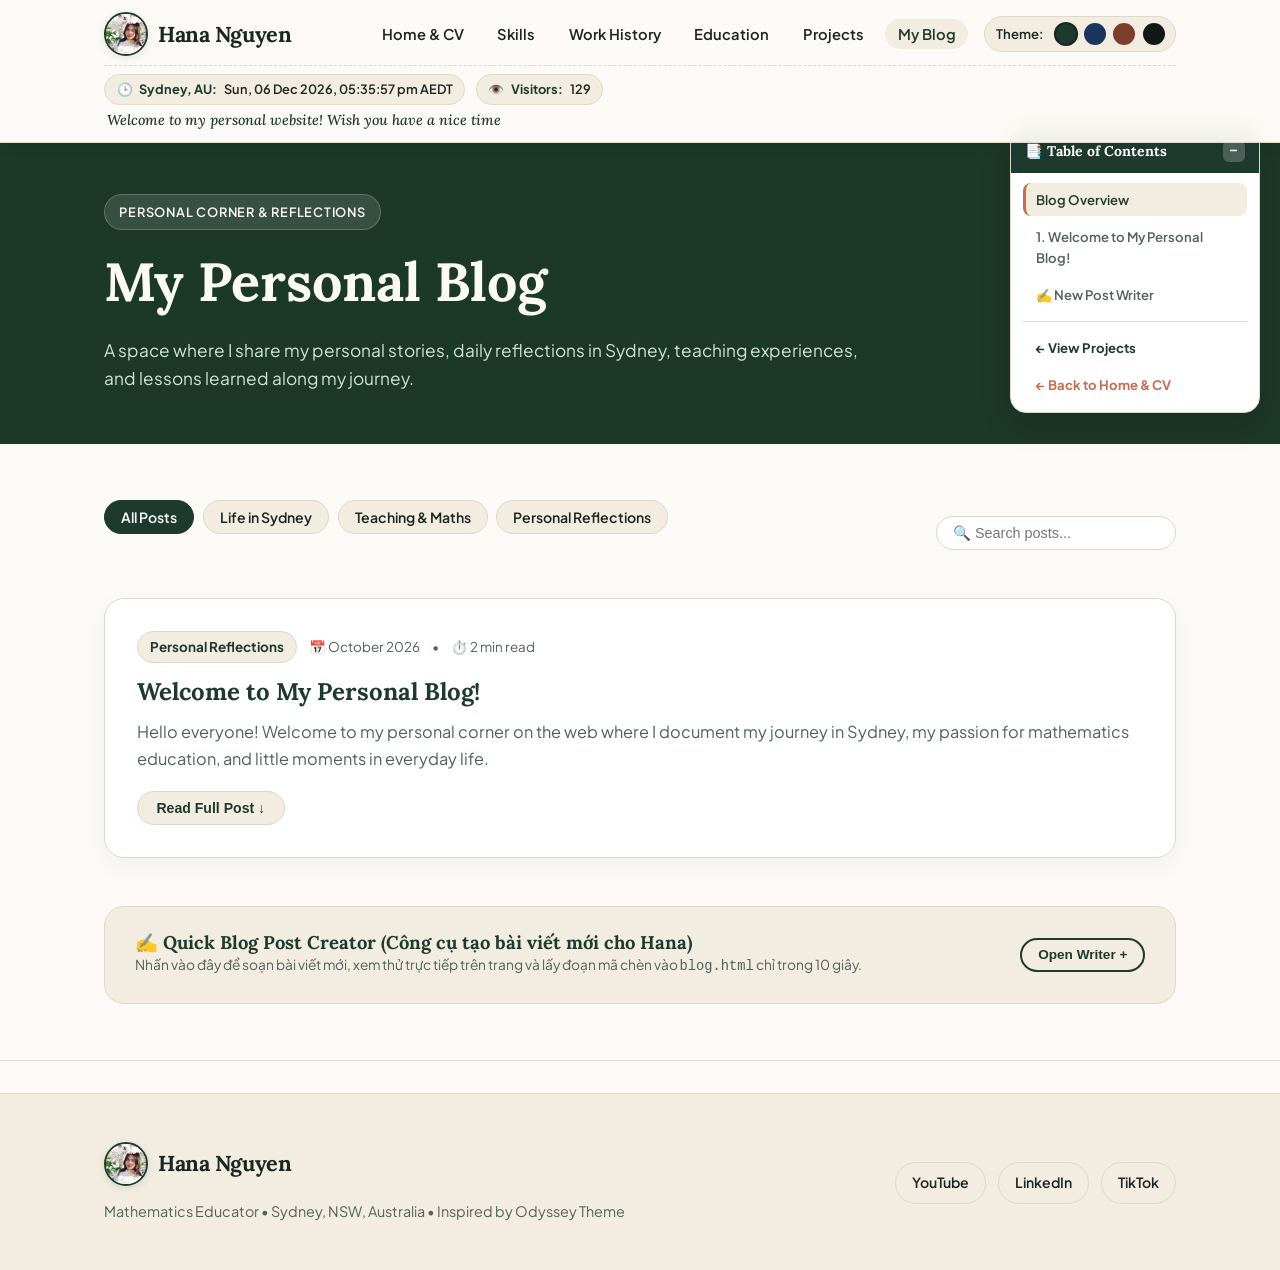
==== commit 442c7c07: "Update blog.html" ====
--- a/blog.html
+++ b/blog.html
@@ -3,14 +3,14 @@
 <head>
   <meta charset="UTF-8" />
   <meta name="viewport" content="width=device-width, initial-scale=1.0" />
-  <title>My Blog | Hana Nguyen — Mathematics Educator</title>
-  <meta name="description" content="Personal blog of Hana Nguyen sharing insights on Mathematics Education, HSC & IGCSE Exam Preparation, STEM Teaching, and life in Sydney." />
+  <title>My Blog | Hana Nguyen — Personal Reflections &amp; Teaching</title>
+  <meta name="description" content="Personal blog of Hana Nguyen sharing thoughts on life in Sydney, mathematics education, and personal reflections." />
   <link rel="preconnect" href="https://fonts.googleapis.com">
   <link rel="preconnect" href="https://fonts.gstatic.com" crossorigin>
   <link href="https://fonts.googleapis.com/css2?family=Lora:ital,wght@0,500;0,700;1,400&family=Plus+Jakarta+Sans:wght@400;500;600;700&display=swap" rel="stylesheet">
   <link rel="stylesheet" href="styles.css" />
   <style>
-    /* Inline safety rules so layout, images & fixed top-right TOC always work even if styles.css is cached */
+    /* Inline safety rules so layout, images & fixed top-right TOC always work */
     .brand-logo-img {
       width: 44px !important;
       height: 44px !important;
@@ -59,7 +59,7 @@
       top: 128px;
       right: 20px;
       z-index: 99;
-      width: 245px;
+      width: 250px;
       background-color: var(--theme-surface-2, #ffffff);
       border: 1px solid var(--theme-border, #e0d8c8);
       border-radius: 16px;
@@ -68,7 +68,7 @@
     }
     .floating-toc.collapsed {
       width: auto;
-      min-width: 140px;
+      min-width: 145px;
     }
     .floating-toc.collapsed .toc-body {
       display: none;
@@ -98,6 +98,8 @@
     }
     .toc-body {
       padding: 0.65rem 0.75rem;
+      max-height: calc(100vh - 210px);
+      overflow-y: auto;
     }
     .toc-list {
       list-style: none;
@@ -122,31 +124,61 @@
       color: var(--theme-primary, #1e3a2f);
       border-left-color: var(--theme-accent, #c86d51);
     }
+    .toc-divider {
+      height: 1px;
+      background-color: var(--theme-border, #e0d8c8);
+      margin: 0.35rem 0;
+    }
+
+    /* Blog Controls: Search + Category Filter */
+    .blog-controls {
+      display: flex;
+      flex-wrap: wrap;
+      align-items: center;
+      justify-content: space-between;
+      gap: 1rem;
+      margin-bottom: 2rem;
+    }
     .blog-filter-bar {
       display: flex;
       flex-wrap: wrap;
-      gap: 0.6rem;
-      margin-bottom: 2rem;
+      gap: 0.55rem;
     }
     .filter-btn {
       background-color: var(--theme-surface, #f2ece1);
       color: var(--theme-text, #1c2521);
       border: 1px solid var(--theme-border, #e0d8c8);
-      padding: 0.45rem 1.05rem;
+      padding: 0.45rem 1rem;
       border-radius: 999px;
       font-size: 0.88rem;
       font-weight: 600;
       cursor: pointer;
+      transition: all 0.2s ease;
     }
     .filter-btn.active,
     .filter-btn:hover {
       background-color: var(--theme-primary, #1e3a2f);
       color: #ffffff;
     }
+    .blog-search-input {
+      padding: 0.5rem 1rem;
+      border-radius: 999px;
+      border: 1px solid var(--theme-border, #e0d8c8);
+      background-color: var(--theme-surface-2, #ffffff);
+      color: var(--theme-text, #1c2521);
+      font-size: 0.9rem;
+      min-width: 240px;
+      outline: none;
+    }
+    .blog-search-input:focus {
+      border-color: var(--theme-primary, #1e3a2f);
+    }
+
+    /* Blog Post Cards */
     .blog-grid {
       display: grid;
       grid-template-columns: 1fr;
-      gap: 2rem;
+      gap: 1.85rem;
     }
     .blog-post-card {
       background-color: var(--theme-surface-2, #ffffff);
@@ -154,6 +186,11 @@
       border-radius: 20px;
       padding: 2rem;
       box-shadow: 0 8px 24px rgba(0, 0, 0, 0.04);
+      transition: transform 0.2s ease, box-shadow 0.2s ease;
+    }
+    .blog-post-card:hover {
+      transform: translateY(-2px);
+      box-shadow: 0 12px 28px rgba(0, 0, 0, 0.07);
     }
     .blog-meta {
       display: flex;
@@ -172,10 +209,32 @@
       border-radius: 999px;
       border: 1px solid var(--theme-border, #e0d8c8);
     }
+    .blog-post-card h2 {
+      font-size: 1.5rem;
+      margin-bottom: 0.75rem;
+      color: var(--theme-primary, #1e3a2f);
+    }
+    .blog-cover-img {
+      width: 100%;
+      max-height: 360px;
+      object-fit: cover;
+      border-radius: 14px;
+      margin: 0.75rem 0 1.1rem;
+      border: 1px solid var(--theme-border, #e0d8c8);
+    }
+    .blog-excerpt {
+      color: var(--theme-text-muted, #52615a);
+      margin-bottom: 1.15rem;
+      font-size: 1.02rem;
+    }
     .blog-full-content {
       margin-top: 1.25rem;
       padding-top: 1.25rem;
       border-top: 1px dashed var(--theme-border, #e0d8c8);
+      line-height: 1.75;
+    }
+    .blog-full-content p {
+      margin-bottom: 1rem;
     }
     .read-more-toggle {
       display: inline-flex;
@@ -184,11 +243,88 @@
       background-color: var(--theme-surface, #f2ece1);
       color: var(--theme-primary, #1e3a2f);
       border: 1px solid var(--theme-border, #e0d8c8);
-      padding: 0.5rem 1.1rem;
+      padding: 0.5rem 1.15rem;
       border-radius: 999px;
       font-weight: 700;
       font-size: 0.88rem;
       cursor: pointer;
+    }
+    .read-more-toggle:hover {
+      background-color: var(--theme-primary, #1e3a2f);
+      color: #ffffff;
+    }
+
+    /* Built-in Blog Post Composer Studio */
+    .composer-box {
+      margin-top: 3rem;
+      background-color: var(--theme-surface, #f2ece1);
+      border: 1px solid var(--theme-border, #e0d8c8);
+      border-radius: 20px;
+      padding: 1.5rem 1.85rem;
+    }
+    .composer-header {
+      display: flex;
+      align-items: center;
+      justify-content: space-between;
+      flex-wrap: wrap;
+      gap: 1rem;
+      cursor: pointer;
+    }
+    .composer-form {
+      display: none;
+      margin-top: 1.5rem;
+      padding-top: 1.5rem;
+      border-top: 1px solid var(--theme-border, #e0d8c8);
+      gap: 1rem;
+    }
+    .composer-form.open {
+      display: grid;
+    }
+    .form-row {
+      display: grid;
+      grid-template-columns: repeat(auto-fit, minmax(220px, 1fr));
+      gap: 1rem;
+    }
+    .form-group {
+      display: flex;
+      flex-direction: column;
+      gap: 0.35rem;
+    }
+    .form-group label {
+      font-size: 0.85rem;
+      font-weight: 700;
+      color: var(--theme-text, #1c2521);
+    }
+    .form-group input,
+    .form-group select,
+    .form-group textarea {
+      padding: 0.65rem 0.9rem;
+      border-radius: 10px;
+      border: 1px solid var(--theme-border, #e0d8c8);
+      background-color: var(--theme-surface-2, #ffffff);
+      color: var(--theme-text, #1c2521);
+      font-family: inherit;
+      font-size: 0.92rem;
+    }
+    .code-output-box {
+      background: #121815;
+      color: #eef2ef;
+      padding: 1rem;
+      border-radius: 12px;
+      font-family: monospace;
+      font-size: 0.82rem;
+      overflow-x: auto;
+      white-space: pre-wrap;
+      margin-top: 0.75rem;
+      display: none;
+    }
+    @media (max-width: 1180px) {
+      .floating-toc {
+        top: auto;
+        bottom: 20px;
+        right: 16px;
+        width: 235px;
+      }
     }
   </style>
 </head>
@@ -252,21 +388,15 @@
     </div>
   </header>
 
-  <!-- Fixed Top-Right Table of Contents (Luon hien thi o goc phai phia tren man hinh) -->
+  <!-- Fixed Top-Right Table of Contents (Tu dong cap nhat theo danh sach bai viet) -->
   <aside class="floating-toc" id="floating-toc" aria-label="Blog Table of Contents">
     <div class="toc-header" onclick="toggleToc()">
       <span>📑 Table of Contents</span>
       <button class="toc-toggle-btn" id="toc-toggle-btn" aria-label="Toggle Table of Contents">−</button>
     </div>
     <div class="toc-body">
-      <ul class="toc-list">
-        <li><a href="#blog-intro" class="active">Blog Overview</a></li>
-        <li><a href="#post-cpa-method">1. The CPA Approach in Maths</a></li>
-        <li><a href="#post-hsc-igcse-tips">2. HSC &amp; IGCSE Exam Strategies</a></li>
-        <li><a href="#post-stem-journey">3. Reflections on STEM &amp; Sydney</a></li>
-        <li class="toc-divider"></li>
-        <li><a href="projects.html" style="color: var(--theme-primary); font-weight: 700;">← View Projects</a></li>
-        <li><a href="index.html" style="color: var(--theme-accent); font-weight: 700;">← Back to Home &amp; CV</a></li>
+      <ul class="toc-list" id="blog-toc-list">
+        <!-- JS will automatically populate post links here -->
       </ul>
     </div>
   </aside>
@@ -275,135 +405,110 @@
     <!-- Blog Hero Section -->
     <section class="hero" id="blog-intro" style="padding: 3.2rem 0;">
       <div class="container">
-        <span class="eyebrow">Reflections &amp; Articles</span>
-        <h1>My Blog</h1>
+        <span class="eyebrow">Personal Corner &amp; Reflections</span>
+        <h1>My Personal Blog</h1>
         <p class="hero-bio" style="max-width: 780px; margin-bottom: 0;">
-          Sharing my thoughts, teaching notes, HSC &amp; IGCSE mathematics study tips, hands-on STEM classroom stories, and personal reflections from my educational journey in Vietnam and Sydney, Australia.
+          A space where I share my personal stories, daily reflections in Sydney, teaching experiences, and lessons learned along my journey.
         </p>
       </div>
     </section>
 
-    <!-- Blog Posts Section -->
+    <!-- Blog Content Section -->
     <section class="section">
       <div class="container">
-        <!-- Category Filter Buttons -->
-        <div class="blog-filter-bar" aria-label="Filter Blog Posts by Category">
-          <button class="filter-btn active" onclick="filterBlog('all', this)">All Posts</button>
-          <button class="filter-btn" onclick="filterBlog('math-ed', this)">Math Education</button>
-          <button class="filter-btn" onclick="filterBlog('exam-prep', this)">HSC &amp; IGCSE Tips</button>
-          <button class="filter-btn" onclick="filterBlog('stem-life', this)">STEM &amp; Life in Sydney</button>
+
+        <!-- Filter & Search Controls -->
+        <div class="blog-controls">
+          <div class="blog-filter-bar" aria-label="Filter Blog Posts by Category">
+            <button class="filter-btn active" onclick="filterBlog('all', this)">All Posts</button>
+            <button class="filter-btn" onclick="filterBlog('Life in Sydney', this)">Life in Sydney</button>
+            <button class="filter-btn" onclick="filterBlog('Teaching & Maths', this)">Teaching &amp; Maths</button>
+            <button class="filter-btn" onclick="filterBlog('Personal Reflections', this)">Personal Reflections</button>
+          </div>
+          <input
+            type="search"
+            id="blog-search"
+            class="blog-search-input"
+            placeholder="🔍 Search posts..."
+            oninput="searchBlogPosts(this.value)"
+            aria-label="Search blog posts"
+          />
         </div>
 
-        <div class="blog-grid">
-          <!-- Blog Post 1 -->
-          <article class="blog-post-card" id="post-cpa-method" data-category="math-ed">
-            <div class="blog-meta">
-              <span class="blog-category-badge">Math Education</span>
-              <span>📅 October 2026</span>
-              <span>•</span>
-              <span>⏱️ 4 min read</span>
-            </div>
-            <h2>Why the CPA (Concrete – Pictorial – Abstract) Approach Transforms How Students Learn Mathematics</h2>
-            <p class="blog-excerpt">
-              Many students struggle with mathematics not because they lack ability, but because abstract symbols are introduced too early. Here is how the Singapore CPA model bridges the gap between everyday objects and algebraic thinking.
-            </p>
-            <button class="read-more-toggle" onclick="togglePostContent('content-post-1', this)">
-              Read Full Article ↓
-            </button>
-            <div class="blog-full-content" id="content-post-1" style="display: none;">
-              <p>
-                Throughout my years teaching Singapore IQ Mathematics on <strong>HOC247 Kids</strong> and working with secondary school learners, I have noticed a recurring pattern: when students memorize formulas without visualizing the underlying relationships, they quickly lose confidence when faced with unfamiliar word problems.
-              </p>
-              <p>
-                The <strong>CPA (Concrete – Pictorial – Abstract)</strong> framework solves this by guiding learners through three natural stages of understanding:
-              </p>
-              <ul>
-                <li><strong>Concrete (Thực tiễn):</strong> Students interact with physical objects, measurement tools, or real-life scenarios (such as matchsticks, clock faces, or queueing arrangements).</li>
-                <li><strong>Pictorial (Hình ảnh):</strong> Learners translate those hands-on experiences into visual bar models, diagrams, or geometric sketches that reveal patterns at a glance.</li>
-                <li><strong>Abstract (Khái quát):</strong> Finally, students connect their visual models to formal mathematical notation, equations, and logical proofs with deep comprehension.</li>
-              </ul>
-              <p>
-                Whether I am teaching primary students in Vietnam or tutoring high school students in Sydney, starting with intuition and visual representation always makes mathematics more joyful and lasting.
+        <!-- Dynamic Blog Posts Container -->
+        <div class="blog-grid" id="blog-posts-container"></div>
+
+        <!-- Built-in Post Writer Tool for Hana -->
+        <div class="composer-box" id="post-writer-tool">
+          <div class="composer-header" onclick="toggleComposer()">
+            <div>
+              <h3 style="font-size: 1.15rem; color: var(--theme-primary);">✍️ Quick Blog Post Creator (Công cụ tạo bài viết mới cho Hana)</h3>
+              <p style="font-size: 0.86rem; color: var(--theme-text-muted);">
+                Nhấn vào đây để soạn bài viết mới, xem thử trực tiếp trên trang và lấy đoạn mã chèn vào <code>blog.html</code> chỉ trong 10 giây.
               </p>
             </div>
-          </article>
-
-          <!-- Blog Post 2 -->
-          <article class="blog-post-card" id="post-hsc-igcse-tips" data-category="exam-prep">
-            <div class="blog-meta">
-              <span class="blog-category-badge">HSC &amp; IGCSE Tips</span>
-              <span>📅 September 2026</span>
-              <span>•</span>
-              <span>⏱️ 5 min read</span>
+            <button class="btn btn-section-outline" id="composer-toggle-btn" type="button" style="padding: 0.45rem 1rem; font-size: 0.85rem;">
+              Open Writer +
+            </button>
+          </div>
+
+          <div class="composer-form" id="composer-form">
+            <div class="form-row">
+              <div class="form-group">
+                <label for="new-title">Tiêu đề bài viết (Post Title) *</label>
+                <input type="text" id="new-title" placeholder="Ví dụ: A Sunny Spring Day at UNSW Sydney" />
+              </div>
+              <div class="form-group">
+                <label for="new-date">Ngày đăng (Date)</label>
+                <input type="text" id="new-date" placeholder="Ví dụ: October 20, 2026" />
+              </div>
             </div>
-            <h2>3 Practical Habits for Excelling in HSC &amp; IGCSE Mathematics Examinations</h2>
-            <p class="blog-excerpt">
-              Preparing for high-stakes exams like the NSW HSC or Cambridge IGCSE requires more than solving past papers endlessly. Discover three structured study habits that help my tutoring students build accuracy and exam confidence.
+
+            <div class="form-row">
+              <div class="form-group">
+                <label for="new-category">Chuyên mục (Category)</label>
+                <select id="new-category">
+                  <option value="Life in Sydney">Life in Sydney</option>
+                  <option value="Teaching & Maths">Teaching &amp; Maths</option>
+                  <option value="Personal Reflections">Personal Reflections</option>
+                </select>
+              </div>
+              <div class="form-group">
+                <label for="new-readtime">Thời gian đọc (Read Time)</label>
+                <input type="text" id="new-readtime" placeholder="Ví dụ: 3 min read" value="3 min read" />
+              </div>
+              <div class="form-group">
+                <label for="new-image">Tên file ảnh minh họa (Không bắt buộc)</label>
+                <input type="text" id="new-image" placeholder="Ví dụ: blog_1.jpg (để trống nếu không có ảnh)" />
+              </div>
+            </div>
+
+            <div class="form-group">
+              <label for="new-excerpt">Đoạn mở đầu / Tóm tắt ngắn (Short Summary) *</label>
+              <textarea id="new-excerpt" rows="2" placeholder="Viết 1-2 câu giới thiệu ngắn gọn hiển thị bên ngoài thẻ bài viết..."></textarea>
+            </div>
+
+            <div class="form-group">
+              <label for="new-content">Nội dung đầy đủ (Full Content — xuống dòng để tách đoạn) *</label>
+              <textarea id="new-content" rows="6" placeholder="Viết nội dung bài blog của bạn tại đây. Mỗi lần nhấn Enter xuống dòng sẽ tự động tạo thành một đoạn văn đẹp mắt..."></textarea>
+            </div>
+
+            <div style="display: flex; flex-wrap: wrap; gap: 0.75rem; align-items: center;">
+              <button type="button" class="btn btn-primary" onclick="previewAndGeneratePost()" style="background: var(--theme-primary); color: #fff;">
+                ✨ Xem thử &amp; Tạo mã bài viết (Preview &amp; Generate Code)
+              </button>
+              <button type="button" class="btn btn-section-outline" onclick="copyGeneratedCode()" id="copy-code-btn" style="display: none;">
+                📋 Copy đoạn mã này
+              </button>
+            </div>
+
+            <div class="code-output-box" id="generated-code-box"></div>
+            <p id="composer-help-tip" style="display: none; font-size: 0.85rem; color: var(--theme-primary); font-weight: 600;">
+              💡 Cách lưu vĩnh viễn lên GitHub: Bạn chỉ cần Copy đoạn mã màu đen ở trên, mở file <code>blog.html</code> trên GitHub, dán ngay dưới dòng <code>const MY_BLOG_POSTS = [</code> rồi bấm <strong>Commit changes</strong>!
             </p>
-            <button class="read-more-toggle" onclick="togglePostContent('content-post-2', this)">
-              Read Full Article ↓
-            </button>
-            <div class="blog-full-content" id="content-post-2" style="display: none;">
-              <p>
-                In my one-on-one and small-group tutoring sessions in Sydney, students often ask how to turn their classroom knowledge into consistent exam marks. Here are the three core habits we practice every week:
-              </p>
-              <ul>
-                <li><strong>1. Build a Personalized "Error &amp; Insight Log":</strong> Instead of simply checking the marking scheme and moving on, write down <em>why</em> an error happened (e.g., sign error, misreading domain restrictions, or skipping a justification step) and summarize the key takeaway in your own words.</li>
-                <li><strong>2. Master Structured Working Out:</strong> Both HSC and IGCSE examiners award method marks for clear mathematical communication. Setting out step-by-step reasoning not only secures partial marks but also reduces careless slips under time pressure.</li>
-                <li><strong>3. Interleaved Topic Revision:</strong> Rather than practicing 20 questions of the exact same type in a row, mix questions from Calculus, Trigonometry, and Probability so your brain practices identifying <em>which</em> strategy to use.</li>
-              </ul>
-            </div>
-          </article>
-
-          <!-- Blog Post 3 -->
-          <article class="blog-post-card" id="post-stem-journey" data-category="stem-life">
-            <div class="blog-meta">
-              <span class="blog-category-badge">STEM &amp; Life in Sydney</span>
-              <span>📅 August 2026</span>
-              <span>•</span>
-              <span>⏱️ 4 min read</span>
-            </div>
-            <h2>From Secondary Classrooms in Vietnam to UNSW Sydney: My Journey in Mathematics &amp; STEM Education</h2>
-            <p class="blog-excerpt">
-              Teaching across public, private, and international schools in Ho Chi Minh City and continuing my educational journey in Sydney has shaped my belief that great mathematics teaching transcends borders.
-            </p>
-            <button class="read-more-toggle" onclick="togglePostContent('content-post-3', this)">
-              Read Full Article ↓
-            </button>
-            <div class="blog-full-content" id="content-post-3" style="display: none;">
-              <p>
-                Looking back at our hands-on STEM projects at <strong>Binh Tri Dong Public Secondary School</strong> and <strong>Tan Phu High School and Secondary School</strong>, some of my favorite moments were watching students light up when they realized that geometry and algebra could help them design real physical models.
-              </p>
-              <p>
-                Moving to Sydney and being part of the vibrant academic community at <strong>UNSW</strong>, while tutoring local students and volunteering with community organizations like Vinnies and JNC, has broadened my perspective even further. Every classroom and culture has its own strengths, yet curiosity and encouragement remain the universal language of learning.
-              </p>
-            </div>
-          </article>
-
-          <!--
-          =====================================================================
-          MẪU ĐỂ BẠN THÊM BÀI VIẾT BLOG MỚI (Copy khối <article>...</article> bên dưới):
-          =====================================================================
-          <article class="blog-post-card" id="post-4" data-category="math-ed">
-            <div class="blog-meta">
-              <span class="blog-category-badge">Math Education</span>
-              <span>📅 Tháng/Năm</span>
-              <span>•</span>
-              <span>⏱️ 3 min read</span>
-            </div>
-            <h2>Tiêu đề bài viết mới của bạn</h2>
-            <p class="blog-excerpt">
-              Đoạn tóm tắt ngắn hiển thị bên ngoài bài viết...
-            </p>
-            <button class="read-more-toggle" onclick="togglePostContent('content-post-4', this)">
-              Read Full Article ↓
-            </button>
-            <div class="blog-full-content" id="content-post-4" style="display: none;">
-              <p>Nội dung chi tiết của bài viết...</p>
-            </div>
-          </article>
-          -->
+          </div>
         </div>
+
       </div>
     </section>
   </main>
@@ -436,7 +541,174 @@
   </footer>
 
   <script>
-    // 1. Theme Switcher
+    /* =====================================================================
+       DANH SÁCH BÀI VIẾT BLOG CỦA HANA (CẬP NHẬT BÀI MỚI TẠI ĐÂY)
+       - Để thêm bài mới, bạn chỉ cần thêm 1 khối { ... }, lên đầu danh sách.
+       - Hoặc dùng khung "Quick Blog Post Creator" ngay trên trang web để tạo mã!
+       ===================================================================== */
+    const MY_BLOG_POSTS = [
+      {
+        id: "post-welcome",
+        title: "Welcome to My Personal Blog!",
+        date: "October 2026",
+        category: "Personal Reflections",
+        readTime: "2 min read",
+        image: "", // Điền tên file ảnh nếu có (ví dụ: "sydney_photo.jpg")
+        excerpt: "Hello everyone! Welcome to my personal corner on the web where I document my journey in Sydney, my passion for mathematics education, and little moments in everyday life.",
+        content: [
+          "Thank you for visiting my personal blog! Moving from Vietnam to Sydney, Australia and studying/working at UNSW has been a meaningful chapter in my life.",
+          "Previously, as a secondary mathematics teacher in Vietnam across public, private, and international schools, I always loved sharing stories and learning experiences with my students and colleagues.",
+          "I created this blog as a space to write down my personal reflections, share helpful mathematics & STEM teaching notes, and keep memories of the places I have lived. Stay tuned for upcoming posts!"
+        ]
+      }
+      // Dán bài viết mới của bạn vào ngay trên dòng này (nhớ có dấu phẩy ngăn cách giữa các bài)
+    ];
+
+    let currentCategoryFilter = 'all';
+    let currentSearchQuery = '';
+
+    function renderBlogPosts() {
+      const container = document.getElementById('blog-posts-container');
+      const tocList = document.getElementById('blog-toc-list');
+      if (!container || !tocList) return;
+
+      const filtered = MY_BLOG_POSTS.filter(post => {
+        const matchCat = currentCategoryFilter === 'all' || post.category === currentCategoryFilter;
+        const q = currentSearchQuery.trim().toLowerCase();
+        const matchSearch = !q ||
+          post.title.toLowerCase().includes(q) ||
+          post.excerpt.toLowerCase().includes(q) ||
+          post.content.join(' ').toLowerCase().includes(q);
+        return matchCat && matchSearch;
+      });
+
+      if (filtered.length === 0) {
+        container.innerHTML = `
+          <div class="blog-post-card" style="text-align: center; padding: 3rem 1.5rem;">
+            <h3 style="color: var(--theme-primary); margin-bottom: 0.5rem;">No blog posts found</h3>
+            <p style="color: var(--theme-text-muted);">Try selecting another category or clearing your search.</p>
+          </div>
+        `;
+      } else {
+        container.innerHTML = filtered.map((post, idx) => {
+          const imageHtml = post.image
+            ? `<img src="${post.image}" alt="${post.title}" class="blog-cover-img" onerror="this.style.display='none'" />`
+            : '';
+          const paragraphsHtml = post.content.map(p => `<p>${p}</p>`).join('');
+          return `
+            <article class="blog-post-card" id="${post.id}" data-category="${post.category}">
+              <div class="blog-meta">
+                <span class="blog-category-badge">${post.category}</span>
+                <span>📅 ${post.date}</span>
+                <span>•</span>
+                <span>⏱️ ${post.readTime || '3 min read'}</span>
+              </div>
+              <h2>${post.title}</h2>
+              ${imageHtml}
+              <p class="blog-excerpt">${post.excerpt}</p>
+              <button class="read-more-toggle" onclick="togglePostContent('content-${post.id}', this)">
+                Read Full Post ↓
+              </button>
+              <div class="blog-full-content" id="content-${post.id}" style="display: none;">
+                ${paragraphsHtml}
+              </div>
+            </article>
+          `;
+        }).join('');
+      }
+
+      // Automatically build Top-Right Table of Contents
+      const tocItemsHtml = filtered.map((post, index) => `
+        <li><a href="#${post.id}">${index + 1}. ${post.title}</a></li>
+      `).join('');
+
+      tocList.innerHTML = `
+        <li><a href="#blog-intro" class="active">Blog Overview</a></li>
+        ${tocItemsHtml}
+        <li><a href="#post-writer-tool">✍️ New Post Writer</a></li>
+        <li class="toc-divider"></li>
+        <li><a href="projects.html" style="color: var(--theme-primary); font-weight: 700;">← View Projects</a></li>
+        <li><a href="index.html" style="color: var(--theme-accent); font-weight: 700;">← Back to Home &amp; CV</a></li>
+      `;
+
+      initScrollSpy();
+    }
+
+    function filterBlog(category, btn) {
+      currentCategoryFilter = category;
+      document.querySelectorAll('.filter-btn').forEach(b => b.classList.remove('active'));
+      if (btn) btn.classList.add('active');
+      renderBlogPosts();
+    }
+
+    function searchBlogPosts(query) {
+      currentSearchQuery = query || '';
+      renderBlogPosts();
+    }
+
+    function togglePostContent(contentId, btn) {
+      const el = document.getElementById(contentId);
+      if (!el) return;
+      const isHidden = el.style.display === 'none' || !el.style.display;
+      el.style.display = isHidden ? 'block' : 'none';
+      btn.textContent = isHidden ? 'Show Less ↑' : 'Read Full Post ↓';
+    }
+
+    function toggleComposer() {
+      const form = document.getElementById('composer-form');
+      const btn = document.getElementById('composer-toggle-btn');
+      if (!form || !btn) return;
+      form.classList.toggle('open');
+      btn.textContent = form.classList.contains('open') ? 'Close Writer −' : 'Open Writer +';
+    }
+
+    function previewAndGeneratePost() {
+      const title = document.getElementById('new-title').value.trim() || 'My New Blog Post';
+      const date = document.getElementById('new-date').value.trim() || new Date().toLocaleDateString('en-AU', { month: 'long', day: 'numeric', year: 'numeric' });
+      const category = document.getElementById('new-category').value;
+      const readTime = document.getElementById('new-readtime').value.trim() || '3 min read';
+      const image = document.getElementById('new-image').value.trim();
+      const excerpt = document.getElementById('new-excerpt').value.trim() || 'A short summary of my post...';
+      const rawContent = document.getElementById('new-content').value.trim() || 'Full content of my post...';
+      const paragraphs = rawContent.split(/\n+/).map(s => s.trim()).filter(Boolean);
+
+      const newPostObj = {
+        id: 'post-' + Date.now(),
+        title,
+        date,
+        category,
+        readTime,
+        image,
+        excerpt,
+        content: paragraphs
+      };
+
+      // Add live to the top of the page so Hana can preview immediately
+      MY_BLOG_POSTS.unshift(newPostObj);
+      renderBlogPosts();
+
+      const codeString = JSON.stringify(newPostObj, null, 2) + ',';
+      const codeBox = document.getElementById('generated-code-box');
+      const copyBtn = document.getElementById('copy-code-btn');
+      const helpTip = document.getElementById('composer-help-tip');
+
+      codeBox.textContent = codeString;
+      codeBox.style.display = 'block';
+      copyBtn.style.display = 'inline-flex';
+      helpTip.style.display = 'block';
+    }
+
+    function copyGeneratedCode() {
+      const codeBox = document.getElementById('generated-code-box');
+      const copyBtn = document.getElementById('copy-code-btn');
+      if (!codeBox) return;
+      navigator.clipboard.writeText(codeBox.textContent).then(() => {
+        copyBtn.textContent = '✅ Copied!';
+        setTimeout(() => { copyBtn.textContent = '📋 Copy đoạn mã này'; }, 2000);
+      });
+    }
+
+    // Theme Switcher
     function setTheme(themeName, btn) {
       document.documentElement.setAttribute('data-theme', themeName);
       localStorage.setItem('hana-odyssey-theme', themeName);
@@ -450,7 +722,7 @@
       }
     })();
 
-    // 2. Toggle Floating Table of Contents
+    // Toggle Floating Table of Contents
     function toggleToc() {
       const toc = document.getElementById('floating-toc');
       const btn = document.getElementById('toc-toggle-btn');
@@ -459,30 +731,8 @@
       btn.textContent = toc.classList.contains('collapsed') ? '+' : '−';
     }
 
-    // 3. Blog Category Filter
-    function filterBlog(category, btn) {
-      document.querySelectorAll('.filter-btn').forEach(b => b.classList.remove('active'));
-      if (btn) btn.classList.add('active');
-      document.querySelectorAll('.blog-post-card').forEach(card => {
-        if (category === 'all' || card.getAttribute('data-category') === category) {
-          card.style.display = 'block';
-        } else {
-          card.style.display = 'none';
-        }
-      });
-    }
-
-    // 4. Expand / Collapse Full Blog Post Content
-    function togglePostContent(contentId, btn) {
-      const el = document.getElementById(contentId);
-      if (!el) return;
-      const isHidden = el.style.display === 'none' || !el.style.display;
-      el.style.display = isHidden ? 'block' : 'none';
-      btn.textContent = isHidden ? 'Show Less ↑' : 'Read Full Article ↓';
-    }
-
-    // 5. Scroll-Spy for Table of Contents
-    (function initScrollSpy() {
+    // Scroll-Spy for Table of Contents
+    function initScrollSpy() {
       const tocLinks = Array.from(document.querySelectorAll('.toc-list a[href^="#"]'));
       if (!tocLinks.length) return;
       const sections = tocLinks
@@ -506,9 +756,9 @@
       }
       window.addEventListener('scroll', onScroll, { passive: true });
       onScroll();
-    })();
-
-    // 6. Live Sydney, Australia Clock & Date (Australia/Sydney Timezone)
+    }
+
+    // Live Sydney, Australia Clock & Date (Australia/Sydney Timezone)
     function updateSydneyClock() {
       const clockEl = document.getElementById('sydney-clock');
       if (!clockEl) return;
@@ -534,7 +784,7 @@
     updateSydneyClock();
     setInterval(updateSydneyClock, 1000);
 
-    // 7. Always-Visible Visitor Counter
+    // Always-Visible Visitor Counter
     (function initVisitorCounter() {
       const counterEl = document.getElementById('visitor-count');
       if (!counterEl) return;
@@ -561,6 +811,9 @@
         })
         .catch(() => {});
     })();
+
+    // Initial render
+    renderBlogPosts();
   </script>
 </body>
 </html>
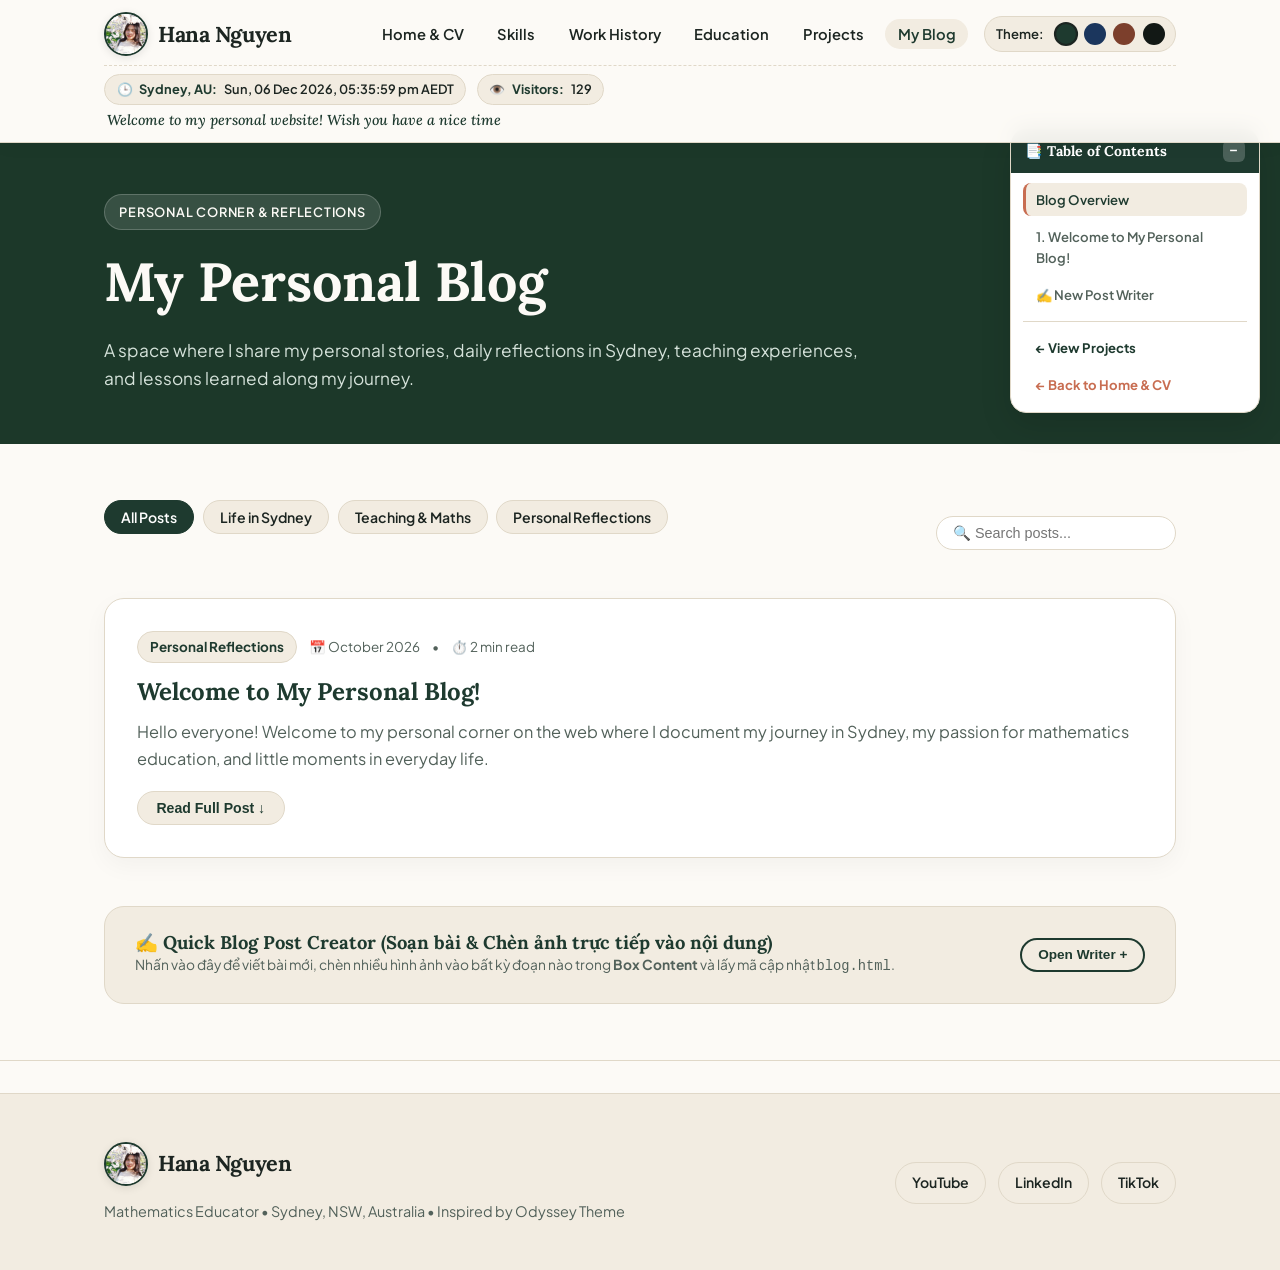
==== commit 07a342c3: "Update blog.html" ====
--- a/blog.html
+++ b/blog.html
@@ -216,7 +216,7 @@
     }
     .blog-cover-img {
       width: 100%;
-      max-height: 360px;
+      max-height: 380px;
       object-fit: cover;
       border-radius: 14px;
       margin: 0.75rem 0 1.1rem;
@@ -236,6 +236,34 @@
     .blog-full-content p {
       margin-bottom: 1rem;
     }
+
+    /* Inline Images inside Blog Content */
+    .blog-inline-figure {
+      margin: 1.35rem 0;
+      background-color: var(--theme-surface, #f2ece1);
+      border: 1px solid var(--theme-border, #e0d8c8);
+      border-radius: 16px;
+      overflow: hidden;
+      box-shadow: 0 6px 18px rgba(0, 0, 0, 0.05);
+    }
+    .blog-inline-img {
+      width: 100%;
+      max-height: 460px;
+      object-fit: contain;
+      background-color: var(--theme-surface-2, #ffffff);
+      display: block;
+      margin: 0 auto;
+    }
+    .blog-inline-caption {
+      padding: 0.65rem 1rem;
+      font-size: 0.86rem;
+      font-style: italic;
+      color: var(--theme-text-muted, #52615a);
+      text-align: center;
+      background-color: var(--theme-surface, #f2ece1);
+      border-top: 1px solid var(--theme-border, #e0d8c8);
+    }
+
     .read-more-toggle {
       display: inline-flex;
       align-items: center;
@@ -275,7 +303,7 @@
       margin-top: 1.5rem;
       padding-top: 1.5rem;
       border-top: 1px solid var(--theme-border, #e0d8c8);
-      gap: 1rem;
+      gap: 1.1rem;
     }
     .composer-form.open {
       display: grid;
@@ -306,6 +334,80 @@
       font-family: inherit;
       font-size: 0.92rem;
     }
+
+    /* Image Insertion Toolbar inside Content Box */
+    .content-image-toolbar {
+      background-color: var(--theme-surface-2, #ffffff);
+      border: 1px solid var(--theme-border, #e0d8c8);
+      border-radius: 12px;
+      padding: 0.85rem 1rem;
+      margin-bottom: 0.35rem;
+      display: grid;
+      gap: 0.65rem;
+    }
+    .toolbar-title {
+      font-size: 0.84rem;
+      font-weight: 700;
+      color: var(--theme-primary, #1e3a2f);
+      display: flex;
+      align-items: center;
+      justify-content: space-between;
+      flex-wrap: wrap;
+      gap: 0.5rem;
+    }
+    .toolbar-controls {
+      display: grid;
+      grid-template-columns: 1.2fr 1.2fr auto auto;
+      gap: 0.6rem;
+      align-items: center;
+    }
+    .toolbar-btn {
+      display: inline-flex;
+      align-items: center;
+      justify-content: center;
+      gap: 0.35rem;
+      background-color: var(--theme-primary, #1e3a2f);
+      color: #ffffff;
+      border: none;
+      padding: 0.55rem 0.95rem;
+      border-radius: 8px;
+      font-size: 0.83rem;
+      font-weight: 600;
+      cursor: pointer;
+      white-space: nowrap;
+    }
+    .toolbar-btn.secondary {
+      background-color: var(--theme-surface, #f2ece1);
+      color: var(--theme-primary, #1e3a2f);
+      border: 1px solid var(--theme-border, #e0d8c8);
+    }
+    .toolbar-btn:hover {
+      opacity: 0.92;
+    }
+    .inserted-images-preview {
+      display: flex;
+      flex-wrap: wrap;
+      gap: 0.6rem;
+      margin-top: 0.25rem;
+    }
+    .inserted-img-chip {
+      display: inline-flex;
+      align-items: center;
+      gap: 0.45rem;
+      background: var(--theme-surface, #f2ece1);
+      border: 1px solid var(--theme-border, #e0d8c8);
+      padding: 0.25rem 0.65rem;
+      border-radius: 999px;
+      font-size: 0.78rem;
+      font-weight: 600;
+    }
+    .inserted-img-chip img {
+      width: 24px;
+      height: 24px;
+      border-radius: 4px;
+      object-fit: cover;
+    }
+
     .code-output-box {
       background: #121815;
       color: #eef2ef;
@@ -324,6 +426,11 @@
         bottom: 20px;
         right: 16px;
         width: 235px;
+      }
+    }
+    @media (max-width: 780px) {
+      .toolbar-controls {
+        grid-template-columns: 1fr;
       }
     }
   </style>
@@ -438,13 +545,13 @@
         <!-- Dynamic Blog Posts Container -->
         <div class="blog-grid" id="blog-posts-container"></div>
 
-        <!-- Built-in Post Writer Tool for Hana -->
+        <!-- Built-in Post Writer Tool for Hana (Co tich hop chen hinh anh vao Box Content) -->
         <div class="composer-box" id="post-writer-tool">
           <div class="composer-header" onclick="toggleComposer()">
             <div>
-              <h3 style="font-size: 1.15rem; color: var(--theme-primary);">✍️ Quick Blog Post Creator (Công cụ tạo bài viết mới cho Hana)</h3>
+              <h3 style="font-size: 1.15rem; color: var(--theme-primary);">✍️ Quick Blog Post Creator (Soạn bài &amp; Chèn ảnh trực tiếp vào nội dung)</h3>
               <p style="font-size: 0.86rem; color: var(--theme-text-muted);">
-                Nhấn vào đây để soạn bài viết mới, xem thử trực tiếp trên trang và lấy đoạn mã chèn vào <code>blog.html</code> chỉ trong 10 giây.
+                Nhấn vào đây để viết bài mới, chèn nhiều hình ảnh vào bất kỳ đoạn nào trong <strong>Box Content</strong> và lấy mã cập nhật <code>blog.html</code>.
               </p>
             </div>
             <button class="btn btn-section-outline" id="composer-toggle-btn" type="button" style="padding: 0.45rem 1rem; font-size: 0.85rem;">
@@ -478,8 +585,8 @@
                 <input type="text" id="new-readtime" placeholder="Ví dụ: 3 min read" value="3 min read" />
               </div>
               <div class="form-group">
-                <label for="new-image">Tên file ảnh minh họa (Không bắt buộc)</label>
-                <input type="text" id="new-image" placeholder="Ví dụ: blog_1.jpg (để trống nếu không có ảnh)" />
+                <label for="new-image">Ảnh bìa đầu bài (Cover Image — Không bắt buộc)</label>
+                <input type="text" id="new-image" placeholder="Ví dụ: cover_sydney.jpg (để trống nếu không dùng)" />
               </div>
             </div>
 
@@ -488,9 +595,58 @@
               <textarea id="new-excerpt" rows="2" placeholder="Viết 1-2 câu giới thiệu ngắn gọn hiển thị bên ngoài thẻ bài viết..."></textarea>
             </div>
 
+            <!-- BOX CONTENT VOI THANH CONG CU CHEN HINH ANH -->
             <div class="form-group">
-              <label for="new-content">Nội dung đầy đủ (Full Content — xuống dòng để tách đoạn) *</label>
-              <textarea id="new-content" rows="6" placeholder="Viết nội dung bài blog của bạn tại đây. Mỗi lần nhấn Enter xuống dòng sẽ tự động tạo thành một đoạn văn đẹp mắt..."></textarea>
+              <label for="new-content">Nội dung đầy đủ (Box Content — Có hỗ trợ chèn nhiều hình ảnh xen kẽ) *</label>
+
+              <!-- Thanh cong cu chen hinh anh vao Box Content -->
+              <div class="content-image-toolbar">
+                <div class="toolbar-title">
+                  <span>🖼️ Chèn hình ảnh vào vị trí con trỏ trong Box Content:</span>
+                  <label style="font-weight: 500; font-size: 0.78rem; display: inline-flex; align-items: center; gap: 0.35rem; cursor: pointer;">
+                    <input type="checkbox" id="embed-base64-toggle" />
+                    Nhúng ảnh trực tiếp vào code (không cần upload file ảnh riêng lên GitHub)
+                  </label>
+                </div>
+
+                <div class="toolbar-controls">
+                  <input
+                    type="text"
+                    id="inline-img-src"
+                    placeholder="Tên file ảnh (vd: sydney_1.jpg) hoặc link URL ảnh..."
+                  />
+                  <input
+                    type="text"
+                    id="inline-img-caption"
+                    placeholder="Chú thích dưới ảnh (Caption — không bắt buộc)..."
+                  />
+                  <button type="button" class="toolbar-btn" onclick="insertImageTagFromInputs()">
+                    ➕ Chèn vào Content
+                  </button>
+                  <label class="toolbar-btn secondary" style="margin: 0;">
+                    📁 Chọn ảnh từ máy
+                    <input
+                      type="file"
+                      id="inline-img-file"
+                      accept="image/*"
+                      style="display: none;"
+                      onchange="handleLocalImageSelect(this)"
+                    />
+                  </label>
+                </div>
+
+                <div style="font-size: 0.78rem; color: var(--theme-text-muted);">
+                  💡 <strong>Mẹo:</strong> Đặt con trỏ chuột vào đoạn muốn thêm ảnh trong ô bên dưới rồi bấm <strong>"➕ Chèn vào Content"</strong> (hoặc bấm <strong>"📁 Chọn ảnh từ máy"</strong>). Cú pháp <code>[IMAGE: ten_anh.jpg | Chú thích ảnh]</code> sẽ tự động biến thành khung hình ảnh đẹp mắt trong bài viết!
+                </div>
+
+                <div class="inserted-images-preview" id="inserted-images-preview"></div>
+              </div>
+
+              <textarea
+                id="new-content"
+                rows="8"
+                placeholder="Viết nội dung bài blog của bạn tại đây...&#10;&#10;[IMAGE: sydney_1.jpg | Buổi sáng mùa xuân tại khuôn viên UNSW Sydney]&#10;&#10;Viết tiếp đoạn văn bên dưới bức ảnh..."
+              ></textarea>
             </div>
 
             <div style="display: flex; flex-wrap: wrap; gap: 0.75rem; align-items: center;">
@@ -504,7 +660,7 @@
 
             <div class="code-output-box" id="generated-code-box"></div>
             <p id="composer-help-tip" style="display: none; font-size: 0.85rem; color: var(--theme-primary); font-weight: 600;">
-              💡 Cách lưu vĩnh viễn lên GitHub: Bạn chỉ cần Copy đoạn mã màu đen ở trên, mở file <code>blog.html</code> trên GitHub, dán ngay dưới dòng <code>const MY_BLOG_POSTS = [</code> rồi bấm <strong>Commit changes</strong>!
+              💡 Cách lưu vĩnh viễn lên GitHub: Bạn chỉ cần Copy đoạn mã màu đen ở trên, mở file <code>blog.html</code> trên GitHub, dán ngay dưới dòng <code>const MY_BLOG_POSTS = [</code> rồi bấm <strong>Commit changes</strong>! (Nếu dùng tên file ảnh như <code>sydney_1.jpg</code>, nhớ tải file ảnh đó lên cùng thư mục GitHub).
             </p>
           </div>
         </div>
@@ -543,8 +699,9 @@
   <script>
     /* =====================================================================
        DANH SÁCH BÀI VIẾT BLOG CỦA HANA (CẬP NHẬT BÀI MỚI TẠI ĐÂY)
-       - Để thêm bài mới, bạn chỉ cần thêm 1 khối { ... }, lên đầu danh sách.
-       - Hoặc dùng khung "Quick Blog Post Creator" ngay trên trang web để tạo mã!
+       - Để chèn ảnh vào giữa bài viết, bạn chỉ cần thêm dòng:
+         "[IMAGE: ten_file_anh.jpg | Chú thích bức ảnh]"
+         vào trong mảng content: [ ... ]
        ===================================================================== */
     const MY_BLOG_POSTS = [
       {
@@ -553,10 +710,11 @@
         date: "October 2026",
         category: "Personal Reflections",
         readTime: "2 min read",
-        image: "", // Điền tên file ảnh nếu có (ví dụ: "sydney_photo.jpg")
+        image: "", // Ảnh bìa đầu bài (để trống "" nếu chỉ muốn chèn ảnh bên trong content)
         excerpt: "Hello everyone! Welcome to my personal corner on the web where I document my journey in Sydney, my passion for mathematics education, and little moments in everyday life.",
         content: [
           "Thank you for visiting my personal blog! Moving from Vietnam to Sydney, Australia and studying/working at UNSW has been a meaningful chapter in my life.",
+          "[IMAGE: profile.jpg | Hana Nguyen in Sydney, Australia]",
           "Previously, as a secondary mathematics teacher in Vietnam across public, private, and international schools, I always loved sharing stories and learning experiences with my students and colleagues.",
           "I created this blog as a space to write down my personal reflections, share helpful mathematics & STEM teaching notes, and keep memories of the places I have lived. Stay tuned for upcoming posts!"
         ]
@@ -564,8 +722,53 @@
       // Dán bài viết mới của bạn vào ngay trên dòng này (nhớ có dấu phẩy ngăn cách giữa các bài)
     ];
 
+    // Bộ nhớ tạm lưu ảnh chọn từ máy tính để xem trước ngay lập tức
+    const LOCAL_IMAGE_PREVIEW_MAP = {};
+
     let currentCategoryFilter = 'all';
     let currentSearchQuery = '';
+
+    // Hàm chuyển đổi 1 dòng văn bản hoặc thẻ [IMAGE: src | caption] thành HTML
+    function renderContentBlock(blockText) {
+      if (!blockText) return '';
+      const trimmed = blockText.trim();
+
+      // Kiểm tra cú pháp [IMAGE: đường_dẫn | chú_thích] hoặc [IMAGE: đường_dẫn]
+      const imgMatch = trimmed.match(/^\[IMAGE:\s*([^|\]]+?)(?:\s*\|\s*([^\]]*))?\]$/i);
+      if (imgMatch) {
+        const rawSrc = imgMatch[1].trim();
+        const caption = (imgMatch[2] || '').trim();
+        const resolvedSrc = LOCAL_IMAGE_PREVIEW_MAP[rawSrc] || rawSrc;
+        const captionHtml = caption
+          ? `<figcaption class="blog-inline-caption">${caption}</figcaption>`
+          : '';
+        return `
+          <figure class="blog-inline-figure">
+            <img
+              src="${resolvedSrc}"
+              alt="${caption || 'Blog illustration'}"
+              class="blog-inline-img"
+              onerror="this.onerror=null; this.alt='Image not uploaded yet: ${rawSrc}';"
+            />
+            ${captionHtml}
+          </figure>
+        `;
+      }
+
+      // Nếu người dùng viết thẻ [IMAGE: ...] nằm chung trong đoạn văn
+      const inlineReplaced = trimmed.replace(
+        /\[IMAGE:\s*([^|\]]+?)(?:\s*\|\s*([^\]]*))?\]/gi,
+        (_, rawSrc, cap) => {
+          const cleanSrc = rawSrc.trim();
+          const cleanCap = (cap || '').trim();
+          const resolvedSrc = LOCAL_IMAGE_PREVIEW_MAP[cleanSrc] || cleanSrc;
+          const capHtml = cleanCap ? `<figcaption class="blog-inline-caption">${cleanCap}</figcaption>` : '';
+          return `</p><figure class="blog-inline-figure"><img src="${resolvedSrc}" alt="${cleanCap || 'Blog photo'}" class="blog-inline-img" />${capHtml}</figure><p>`;
+        }
+      );
+
+      return `<p>${inlineReplaced}</p>`;
+    }
 
     function renderBlogPosts() {
       const container = document.getElementById('blog-posts-container');
@@ -590,11 +793,12 @@
           </div>
         `;
       } else {
-        container.innerHTML = filtered.map((post, idx) => {
+        container.innerHTML = filtered.map((post) => {
+          const resolvedCover = LOCAL_IMAGE_PREVIEW_MAP[post.image] || post.image;
           const imageHtml = post.image
-            ? `<img src="${post.image}" alt="${post.title}" class="blog-cover-img" onerror="this.style.display='none'" />`
+            ? `<img src="${resolvedCover}" alt="${post.title}" class="blog-cover-img" onerror="this.style.display='none'" />`
             : '';
-          const paragraphsHtml = post.content.map(p => `<p>${p}</p>`).join('');
+          const bodyHtml = post.content.map(block => renderContentBlock(block)).join('');
           return `
             <article class="blog-post-card" id="${post.id}" data-category="${post.category}">
               <div class="blog-meta">
@@ -610,7 +814,7 @@
                 Read Full Post ↓
               </button>
               <div class="blog-full-content" id="content-${post.id}" style="display: none;">
-                ${paragraphsHtml}
+                ${bodyHtml}
               </div>
             </article>
           `;
@@ -632,6 +836,95 @@
       `;
 
       initScrollSpy();
+    }
+
+    // Chèn thẻ [IMAGE: src | caption] vào đúng vị trí con trỏ trong Box Content
+    function insertTextAtCursor(textarea, textToInsert) {
+      const startPos = textarea.selectionStart || 0;
+      const endPos = textarea.selectionEnd || 0;
+      const before = textarea.value.substring(0, startPos);
+      const after = textarea.value.substring(endPos);
+      const prefix = before.length > 0 && !before.endsWith('\n') ? '\n\n' : '';
+      const suffix = after.length > 0 && !after.startsWith('\n') ? '\n\n' : '\n';
+      const finalInsert = prefix + textToInsert + suffix;
+
+      textarea.value = before + finalInsert + after;
+      textarea.focus();
+      const newCursorPos = startPos + finalInsert.length;
+      textarea.setSelectionRange(newCursorPos, newCursorPos);
+    }
+
+    function insertImageTagFromInputs() {
+      const srcInput = document.getElementById('inline-img-src');
+      const capInput = document.getElementById('inline-img-caption');
+      const contentBox = document.getElementById('new-content');
+      if (!srcInput || !contentBox) return;
+
+      const srcVal = srcInput.value.trim();
+      if (!srcVal) {
+        alert('Vui lòng nhập tên file ảnh (ví dụ: sydney_1.jpg) hoặc bấm nút "📁 Chọn ảnh từ máy"!');
+        srcInput.focus();
+        return;
+      }
+      const capVal = capInput ? capInput.value.trim() : '';
+      const tag = capVal ? `[IMAGE: ${srcVal} | ${capVal}]` : `[IMAGE: ${srcVal}]`;
+      insertTextAtCursor(contentBox, tag);
+
+      srcInput.value = '';
+      if (capInput) capInput.value = '';
+    }
+
+    // Xử lý khi chọn file ảnh trực tiếp từ máy tính
+    function handleLocalImageSelect(fileInput) {
+      const file = fileInput && fileInput.files && fileInput.files[0];
+      if (!file) return;
+
+      const capInput = document.getElementById('inline-img-caption');
+      const contentBox = document.getElementById('new-content');
+      const embedToggle = document.getElementById('embed-base64-toggle');
+      const previewBar = document.getElementById('inserted-images-preview');
+      const caption = capInput ? capInput.value.trim() : '';
+
+      const reader = new FileReader();
+      reader.onload = function(evt) {
+        const img = new Image();
+        img.onload = function() {
+          // Nén ảnh vừa phải (max width 900px) để nhẹ trang
+          const canvas = document.createElement('canvas');
+          const maxW = 900;
+          let w = img.width;
+          let h = img.height;
+          if (w > maxW) {
+            h = Math.round((h * maxW) / w);
+            w = maxW;
+          }
+          canvas.width = w;
+          canvas.height = h;
+          const ctx = canvas.getContext('2d');
+          ctx.drawImage(img, 0, 0, w, h);
+          const compressedDataUrl = canvas.toDataURL('image/jpeg', 0.82);
+
+          // Lưu vào bộ nhớ tạm để xem thử ngay lập tức
+          LOCAL_IMAGE_PREVIEW_MAP[file.name] = compressedDataUrl;
+
+          const srcToUse = (embedToggle && embedToggle.checked) ? compressedDataUrl : file.name;
+          const tag = caption ? `[IMAGE: ${srcToUse} | ${caption}]` : `[IMAGE: ${srcToUse}]`;
+          insertTextAtCursor(contentBox, tag);
+
+          // Hiển thị chip ảnh nhỏ đã chèn
+          if (previewBar) {
+            const chip = document.createElement('div');
+            chip.className = 'inserted-img-chip';
+            chip.innerHTML = `<img src="${compressedDataUrl}" alt="${file.name}" /><span>Đã chèn: ${file.name}</span>`;
+            previewBar.appendChild(chip);
+          }
+
+          if (capInput) capInput.value = '';
+          fileInput.value = '';
+        };
+        img.src = evt.target.result;
+      };
+      reader.readAsDataURL(file);
     }
 
     function filterBlog(category, btn) {
@@ -672,8 +965,9 @@
       const rawContent = document.getElementById('new-content').value.trim() || 'Full content of my post...';
       const paragraphs = rawContent.split(/\n+/).map(s => s.trim()).filter(Boolean);
 
+      const newPostId = 'post-' + Date.now();
       const newPostObj = {
-        id: 'post-' + Date.now(),
+        id: newPostId,
         title,
         date,
         category,
@@ -683,9 +977,14 @@
         content: paragraphs
       };
 
-      // Add live to the top of the page so Hana can preview immediately
+      // Thêm lên đầu danh sách và mở sẵn nội dung bài vừa tạo để xem ngay ảnh đã chèn
       MY_BLOG_POSTS.unshift(newPostObj);
       renderBlogPosts();
+
+      const newlyCreatedContent = document.getElementById('content-' + newPostId);
+      if (newlyCreatedContent) {
+        newlyCreatedContent.style.display = 'block';
+      }
 
       const codeString = JSON.stringify(newPostObj, null, 2) + ',';
       const codeBox = document.getElementById('generated-code-box');
